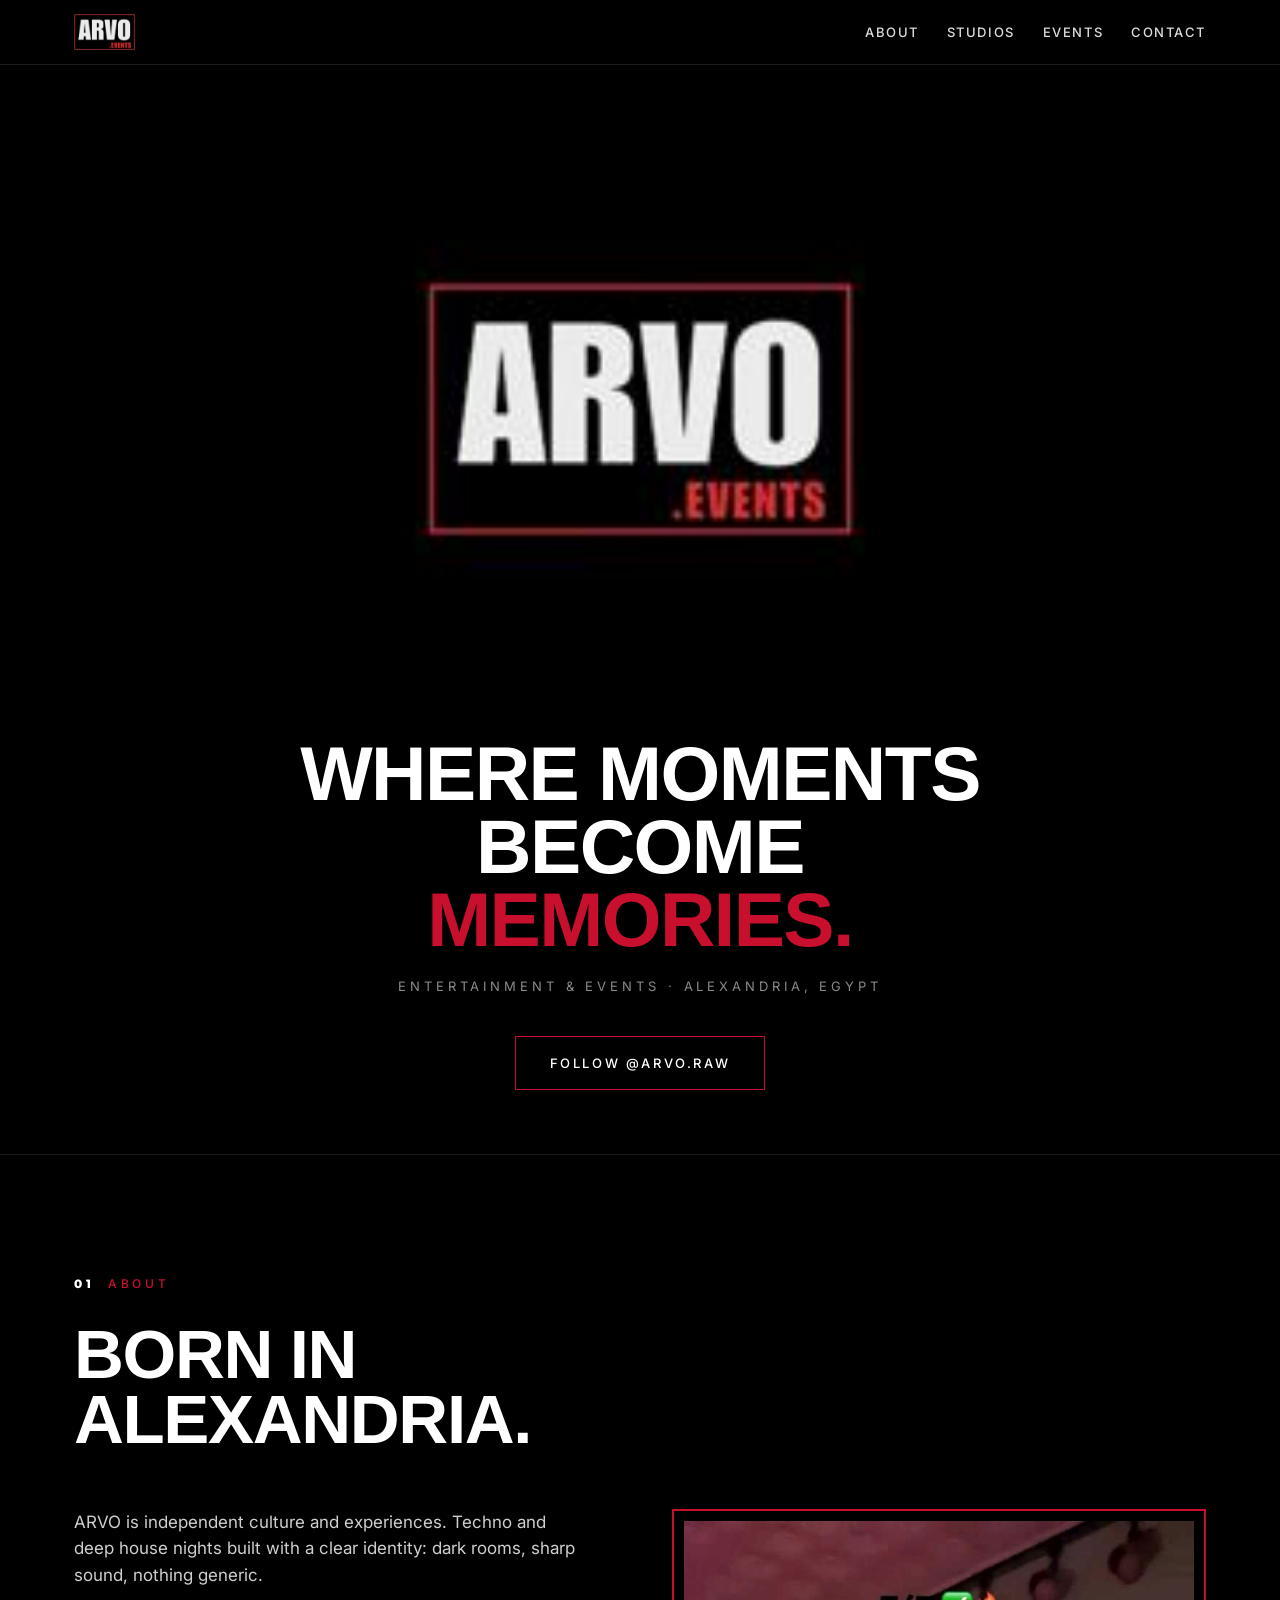
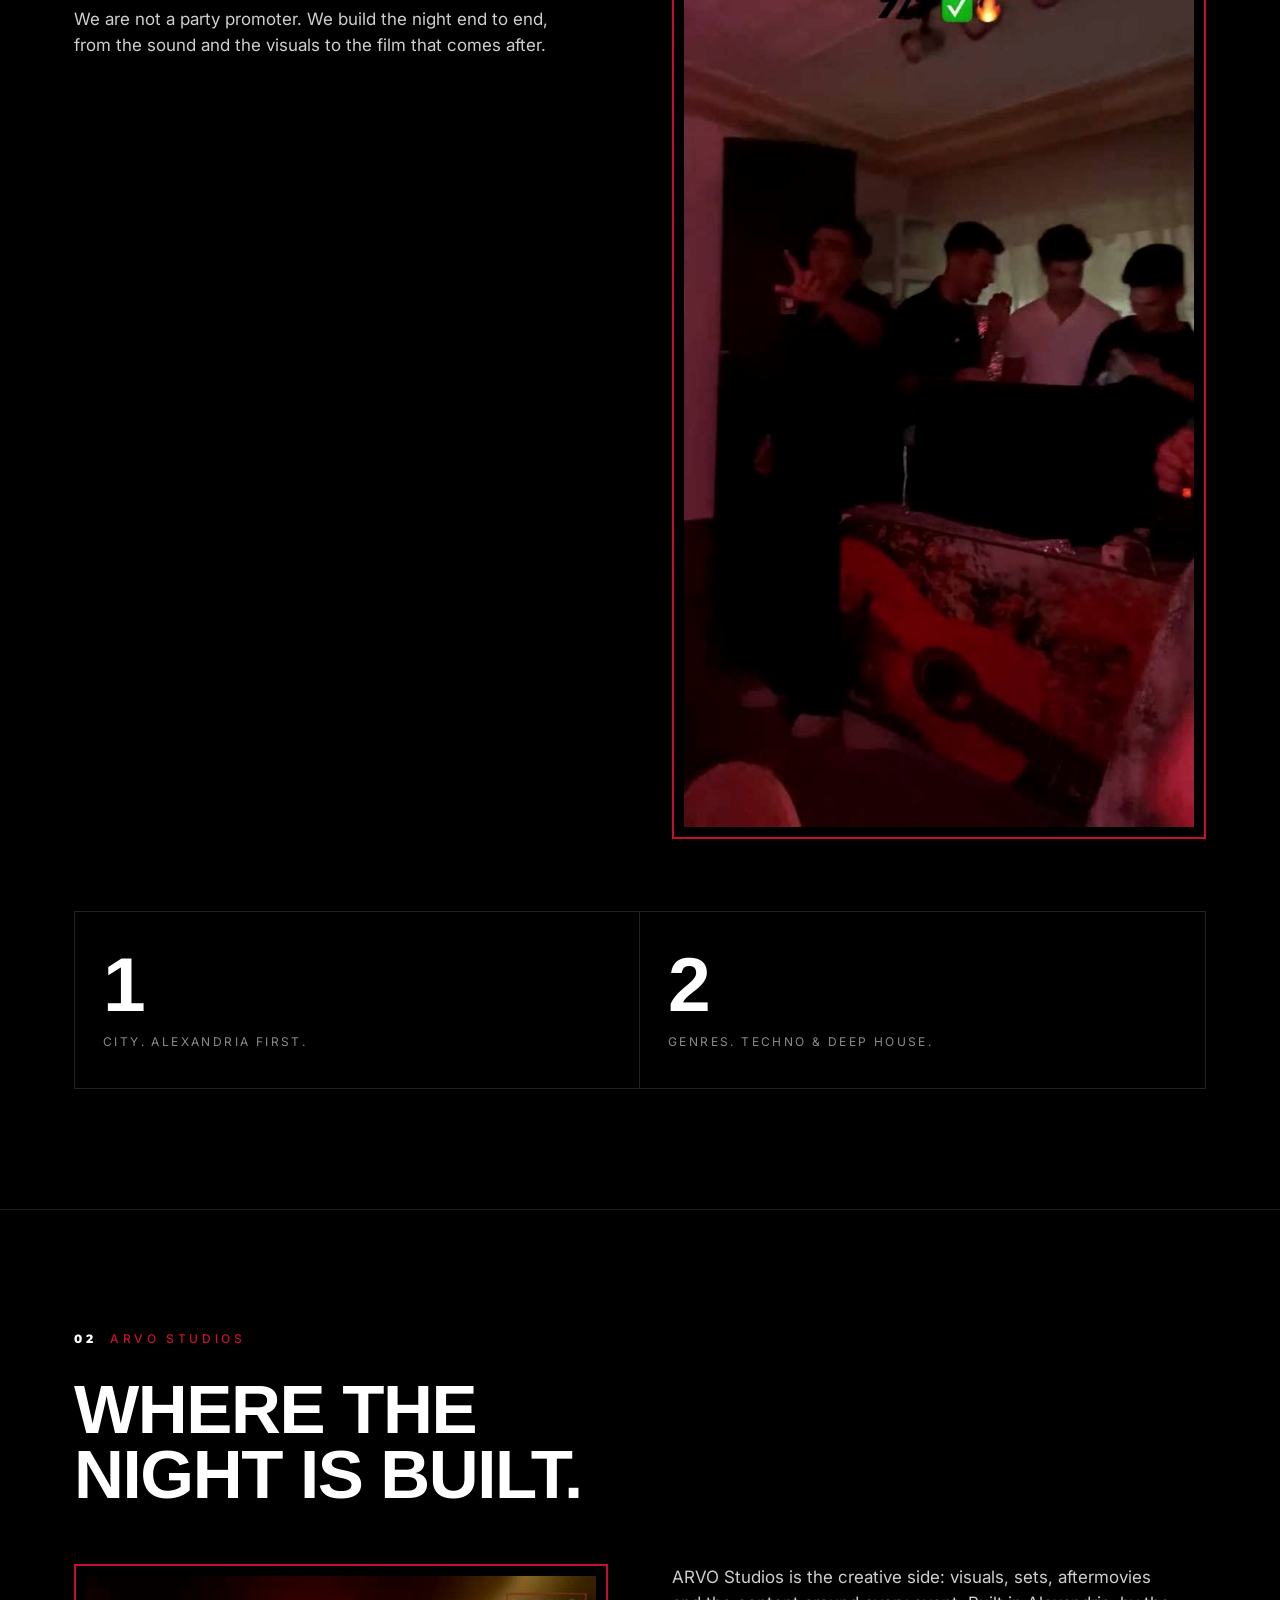
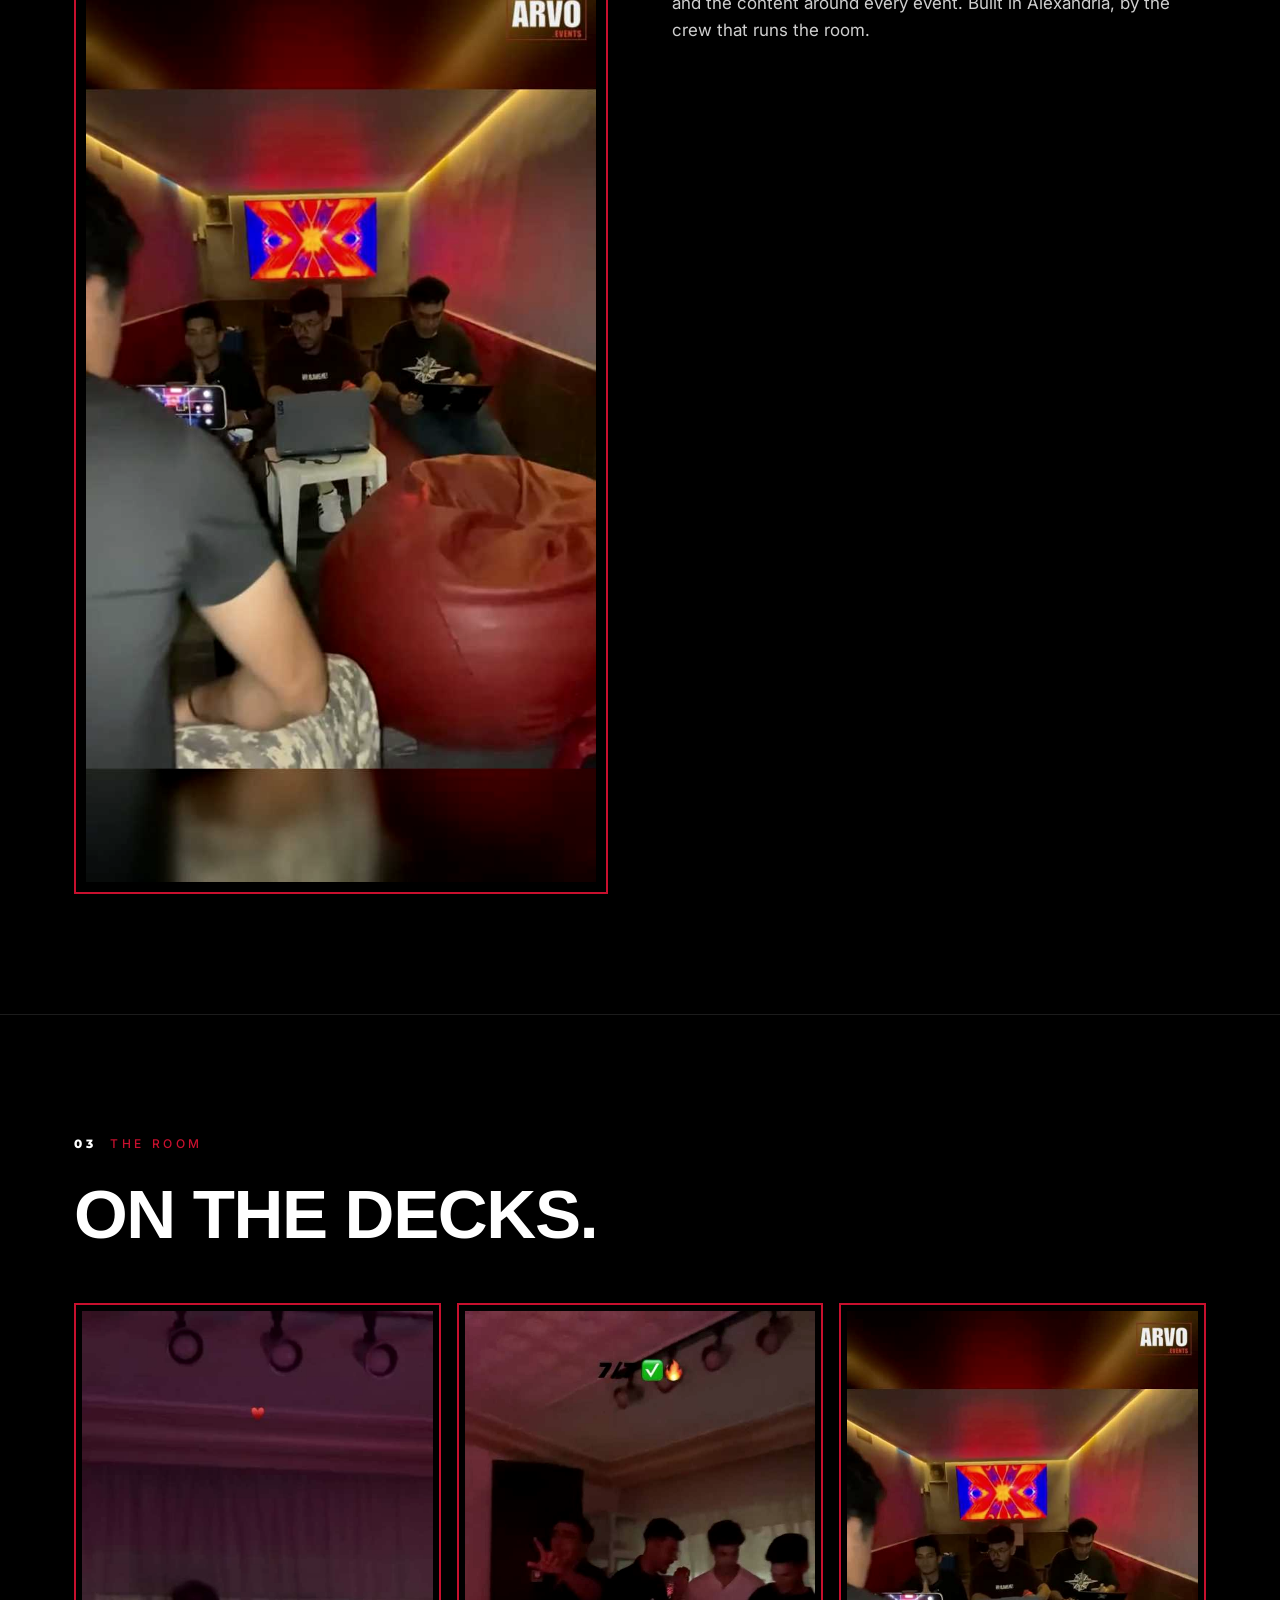
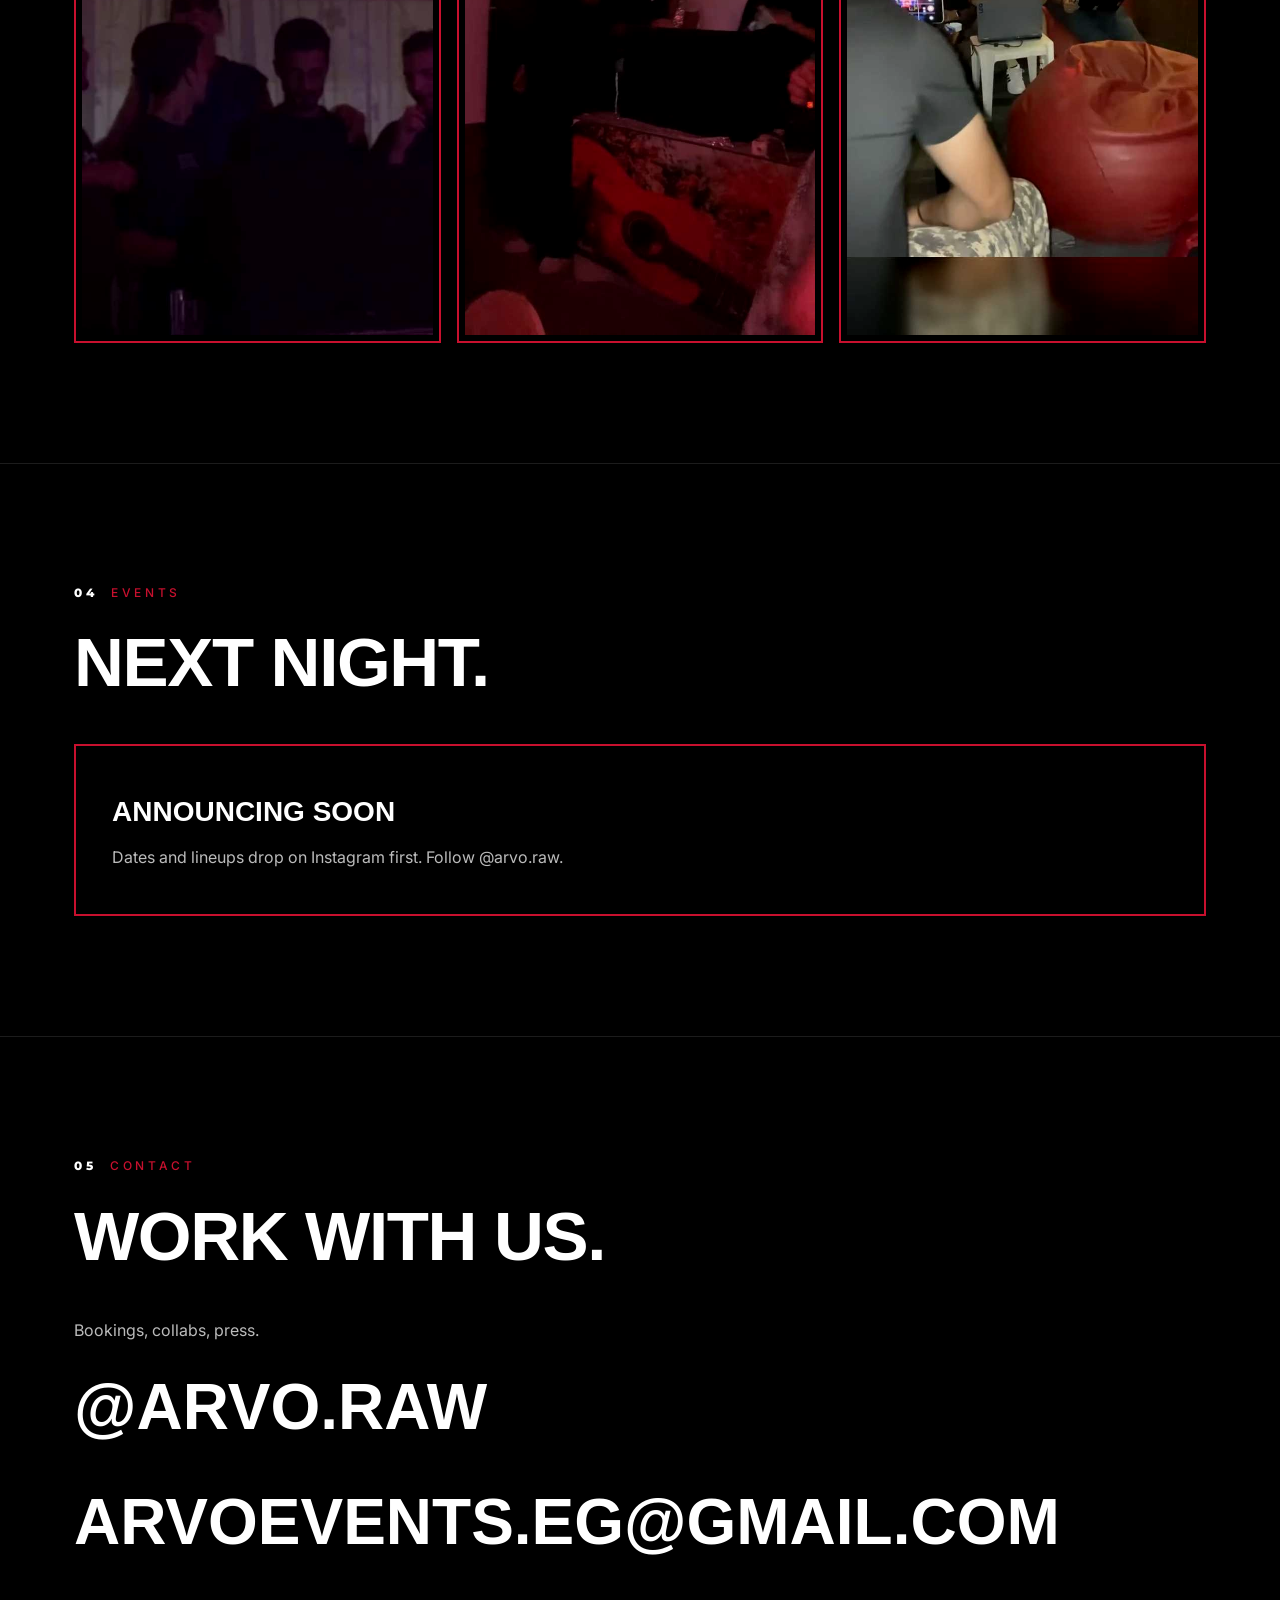
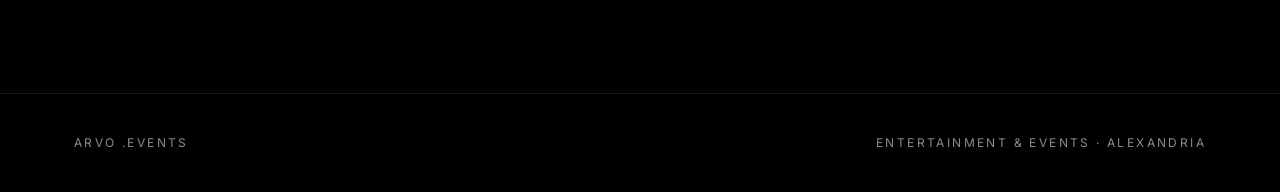
==== index.html @ 7ed62cde "Add ARVO site" ====
<!doctype html>
<html lang="en">
<head>
<meta charset="utf-8">
<meta name="viewport" content="width=device-width,initial-scale=1">
<title>ARVO .EVENTS | Where Moments Become Memories.</title>
<meta name="description" content="ARVO .EVENTS. Independent culture & experiences. Born in Alexandria. Built for the culture.">
<meta property="og:title" content="ARVO .EVENTS">
<meta property="og:description" content="Independent culture & experiences. Born in Alexandria. Built for the culture.">
<meta property="og:image" content="[data-uri]">
<link rel="icon" href="[data-uri]">
<link rel="preconnect" href="https://fonts.googleapis.com"><link rel="preconnect" href="https://fonts.gstatic.com" crossorigin>
<link href="https://fonts.googleapis.com/css2?family=Inter:wght@400;500&family=Montserrat:wght@800&display=swap" rel="stylesheet">
<style>
:root{--k:#000;--w:#fff;--r:#C8102E;--g:#8a8a8a}
*{box-sizing:border-box;margin:0;padding:0}
html{scroll-behavior:smooth}
body{background:var(--k);color:var(--w);font-family:Inter,"Helvetica Neue",Arial,sans-serif;font-weight:400;line-height:1.55;-webkit-font-smoothing:antialiased}
h1,h2,.n{font-family:"Helvetica Neue",Helvetica,Arial,sans-serif;font-weight:700;letter-spacing:-.02em;line-height:.95}
a{color:inherit}
.wrap{max-width:1180px;margin:0 auto;padding:0 24px}
nav{position:sticky;top:0;z-index:5;background:rgba(0,0,0,.92);border-bottom:1px solid #1c1c1c}
nav .wrap{display:flex;align-items:center;justify-content:space-between;height:64px}
nav img{height:36px;display:block}
nav ul{display:flex;gap:28px;list-style:none;font-size:13px;font-weight:500;letter-spacing:.12em;text-transform:uppercase}
nav a{text-decoration:none;color:#ddd}nav a:hover{color:var(--r)}
.hero{min-height:calc(100vh - 64px);display:flex;flex-direction:column;justify-content:center;align-items:center;text-align:center;padding:64px 24px;position:relative}
.hero .logo{width:min(560px,86vw);height:auto}
.hero h1{max-width:16ch;font-size:clamp(34px,6vw,80px);margin-top:48px;text-transform:uppercase}
.hero h1 span{color:var(--r)}
.hero p.sub{margin-top:20px;color:var(--g);font-size:13px;letter-spacing:.3em;text-transform:uppercase}
.cta{display:inline-block;margin-top:40px;border:1px solid var(--r);padding:16px 34px;font-size:13px;font-weight:500;letter-spacing:.2em;text-transform:uppercase;text-decoration:none}
.cta:hover{background:var(--r)}
section{padding:120px 0;border-top:1px solid #1c1c1c}
.label{font-size:12px;letter-spacing:.3em;text-transform:uppercase;color:var(--r);font-weight:500;margin-bottom:28px;display:flex;gap:14px;align-items:center}
.label b{font-family:Montserrat,Arial,sans-serif;font-weight:800;color:var(--w)}
h2{font-size:clamp(34px,5.4vw,72px);text-transform:uppercase;max-width:14ch}
.cols{display:grid;grid-template-columns:1fr 1fr;gap:64px;margin-top:56px;align-items:start}
.cols p{color:#cfcfcf;font-size:17px;max-width:46ch}
.cols p+p{margin-top:18px}
.frame{border:2px solid var(--r);padding:10px}
.frame img{display:block;width:100%;height:auto;filter:grayscale(.15) contrast(1.05)}
.nums{display:grid;grid-template-columns:repeat(2,1fr);gap:0;margin-top:72px;border:1px solid #222}
.nums div{padding:36px 28px;border-right:1px solid #222}.nums div:last-child{border-right:0}
.n{font-size:clamp(44px,6vw,80px);color:var(--w)}
.nums small{display:block;margin-top:12px;color:var(--g);font-size:12px;letter-spacing:.2em;text-transform:uppercase}
.gal{display:grid;grid-template-columns:repeat(3,1fr);gap:16px;margin-top:56px}
.gal .frame{padding:6px}
.gal img{aspect-ratio:9/16;object-fit:cover}
.events{margin-top:48px;border:2px solid var(--r);padding:44px 36px}
.events h3{font-family:"Helvetica Neue",Arial,sans-serif;font-size:28px;text-transform:uppercase}
.events p{margin-top:12px;color:#bbb}
.contact a.big{display:block;font-family:"Helvetica Neue",Arial,sans-serif;font-weight:700;font-size:clamp(30px,5vw,64px);text-decoration:none;text-transform:uppercase;margin-top:16px}
.contact a.big:hover{color:var(--r)}
footer{border-top:1px solid #1c1c1c;padding:40px 0;color:var(--g);font-size:12px;letter-spacing:.2em;text-transform:uppercase}
footer .wrap{display:flex;justify-content:space-between;flex-wrap:wrap;gap:12px}
@media(max-width:760px){
 nav ul{gap:16px;font-size:11px}nav ul li:nth-child(n+3){display:none}
 section{padding:80px 0}.cols{grid-template-columns:1fr;gap:36px}
 .nums{grid-template-columns:1fr}.nums div{border-right:0;border-bottom:1px solid #222}.nums div:last-child{border-bottom:0}
 .gal{grid-template-columns:1fr 1fr}.gal .frame:nth-child(3){grid-column:1/3}.gal .frame:nth-child(3) img{aspect-ratio:16/10}
}
</style>
</head>
<body>
<nav><div class="wrap"><a href="#top"><img src="[data-uri]" alt="ARVO .EVENTS"></a>
<ul><li><a href="#about">About</a></li><li><a href="#studios">Studios</a></li><li><a href="#events">Events</a></li><li><a href="#contact">Contact</a></li></ul></div></nav>

<header class="hero" id="top">
<img class="logo" src="[data-uri]" alt="ARVO .EVENTS">
<h1>Where moments become <span>memories.</span></h1>
<p class="sub">Entertainment &amp; Events &middot; Alexandria, Egypt</p>
<a class="cta" href="https://instagram.com/arvo.raw" target="_blank" rel="noopener">Follow @arvo.raw</a>
</header>

<section id="about"><div class="wrap">
<div class="label"><b>01</b> About</div>
<h2>Born in Alexandria.</h2>
<div class="cols">
<div><p>ARVO is independent culture and experiences. Techno and deep house nights built with a clear identity: dark rooms, sharp sound, nothing generic.</p>
<p>We are not a party promoter. We build the night end to end, from the sound and the visuals to the film that comes after.</p></div>
<div class="frame"><img src="[data-uri]" alt="Crowd at an ARVO night" loading="lazy"></div>
</div>
<div class="nums"><div><span class="n">1</span><small>City. Alexandria first.</small></div><div><span class="n">2</span><small>Genres. Techno &amp; deep house.</small></div></div>
</div></section>

<section id="studios"><div class="wrap">
<div class="label"><b>02</b> ARVO Studios</div>
<h2>Where the night is built.</h2>
<div class="cols">
<div class="frame"><img src="[data-uri]" alt="ARVO Studios session" loading="lazy"></div>
<div><p>ARVO Studios is the creative side: visuals, sets, aftermovies and the content around every event. Built in Alexandria, by the crew that runs the room.</p></div>
</div>
</div></section>

<section><div class="wrap">
<div class="label"><b>03</b> The room</div>
<h2>On the decks.</h2>
<div class="gal">
<div class="frame"><img src="[data-uri]" alt="DJ booth, red light" loading="lazy"></div>
<div class="frame"><img src="[data-uri]" alt="Dancefloor" loading="lazy"></div>
<div class="frame"><img src="[data-uri]" alt="Behind the scenes" loading="lazy"></div>
</div></div></section>

<section id="events"><div class="wrap">
<div class="label"><b>04</b> Events</div>
<h2>Next night.</h2>
<div class="events"><h3>Announcing soon</h3><p>Dates and lineups drop on Instagram first. Follow @arvo.raw.</p></div>
</div></section>

<section id="contact" class="contact"><div class="wrap">
<div class="label"><b>05</b> Contact</div>
<h2>Work with us.</h2>
<div style="margin-top:48px"><p style="color:#bbb">Bookings, collabs, press.</p>
<a class="big" href="https://instagram.com/arvo.raw" target="_blank" rel="noopener">@arvo.raw</a>
<a class="big" href="mailto:arvoevents.eg@gmail.com">arvoevents.eg@gmail.com</a>
</div></div></section>

<footer><div class="wrap"><span>ARVO .EVENTS</span><span>Entertainment &amp; Events &middot; Alexandria</span></div></footer>
</body></html>
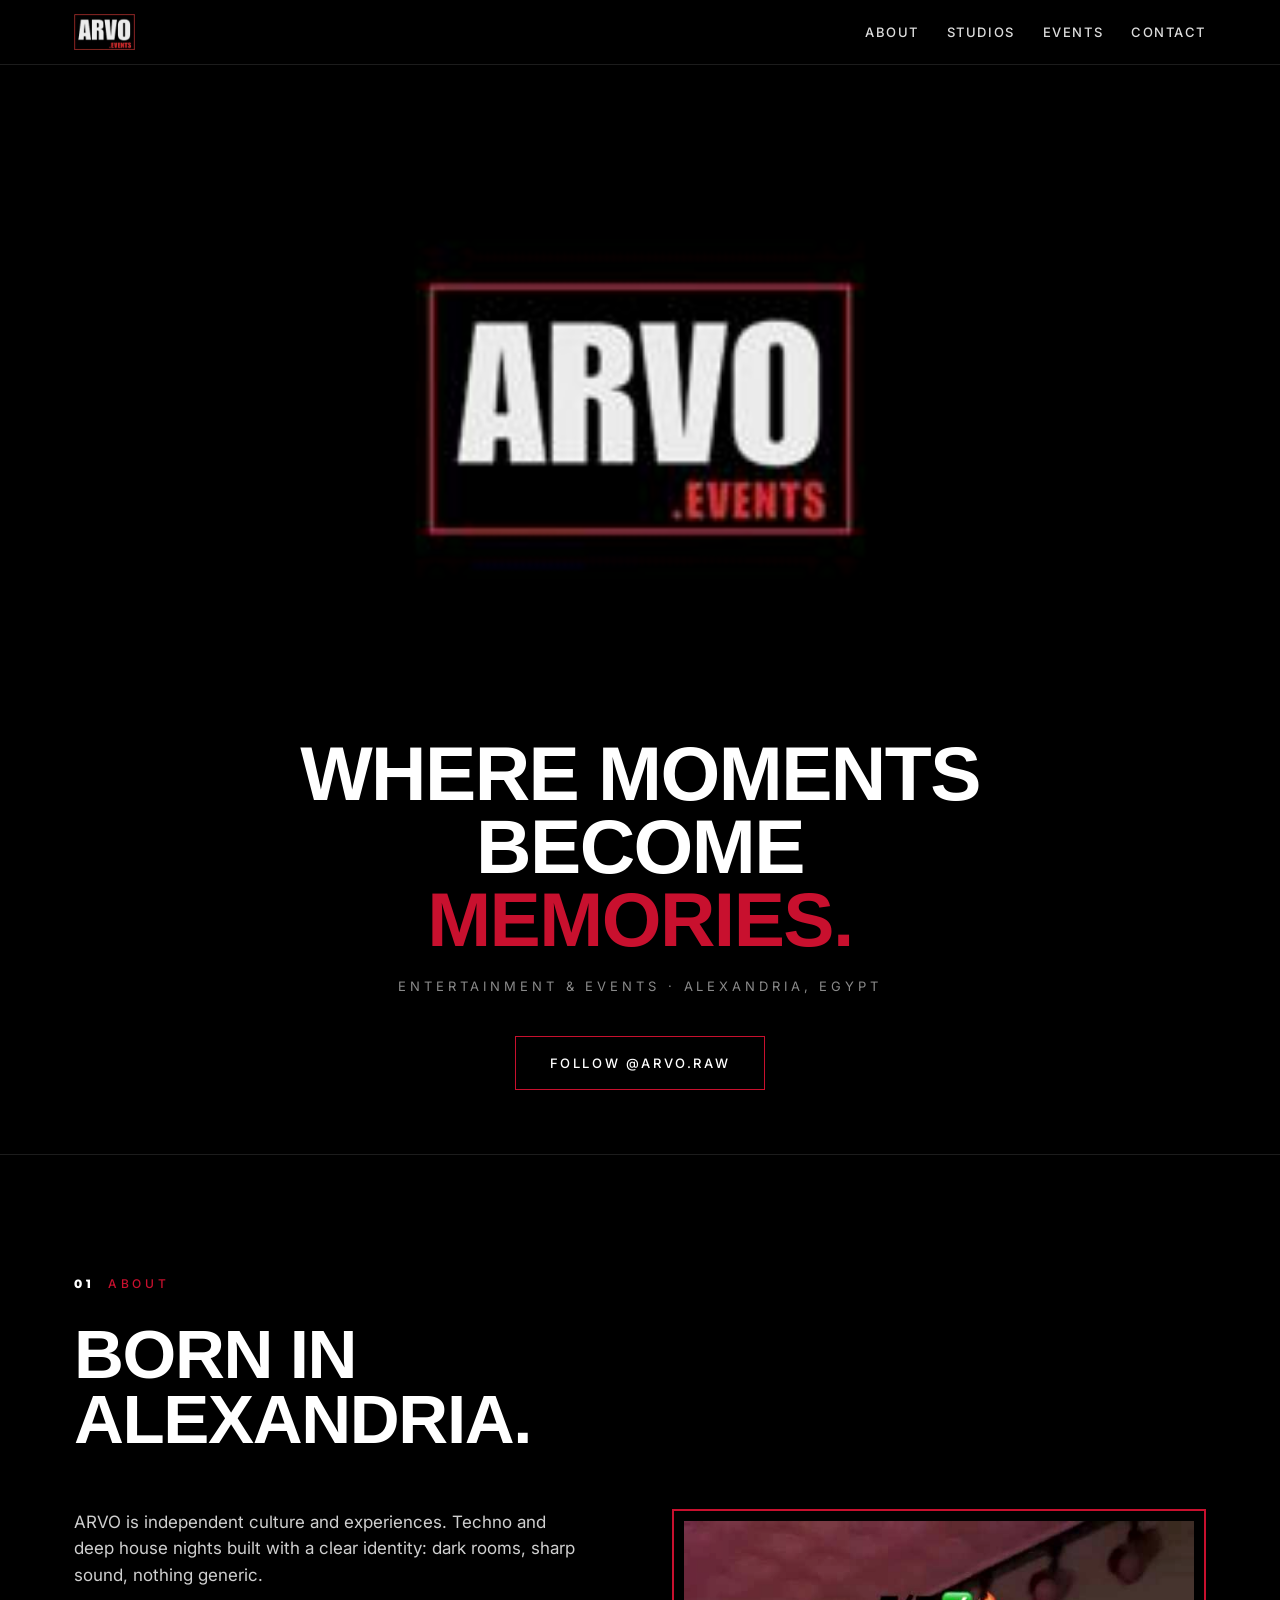
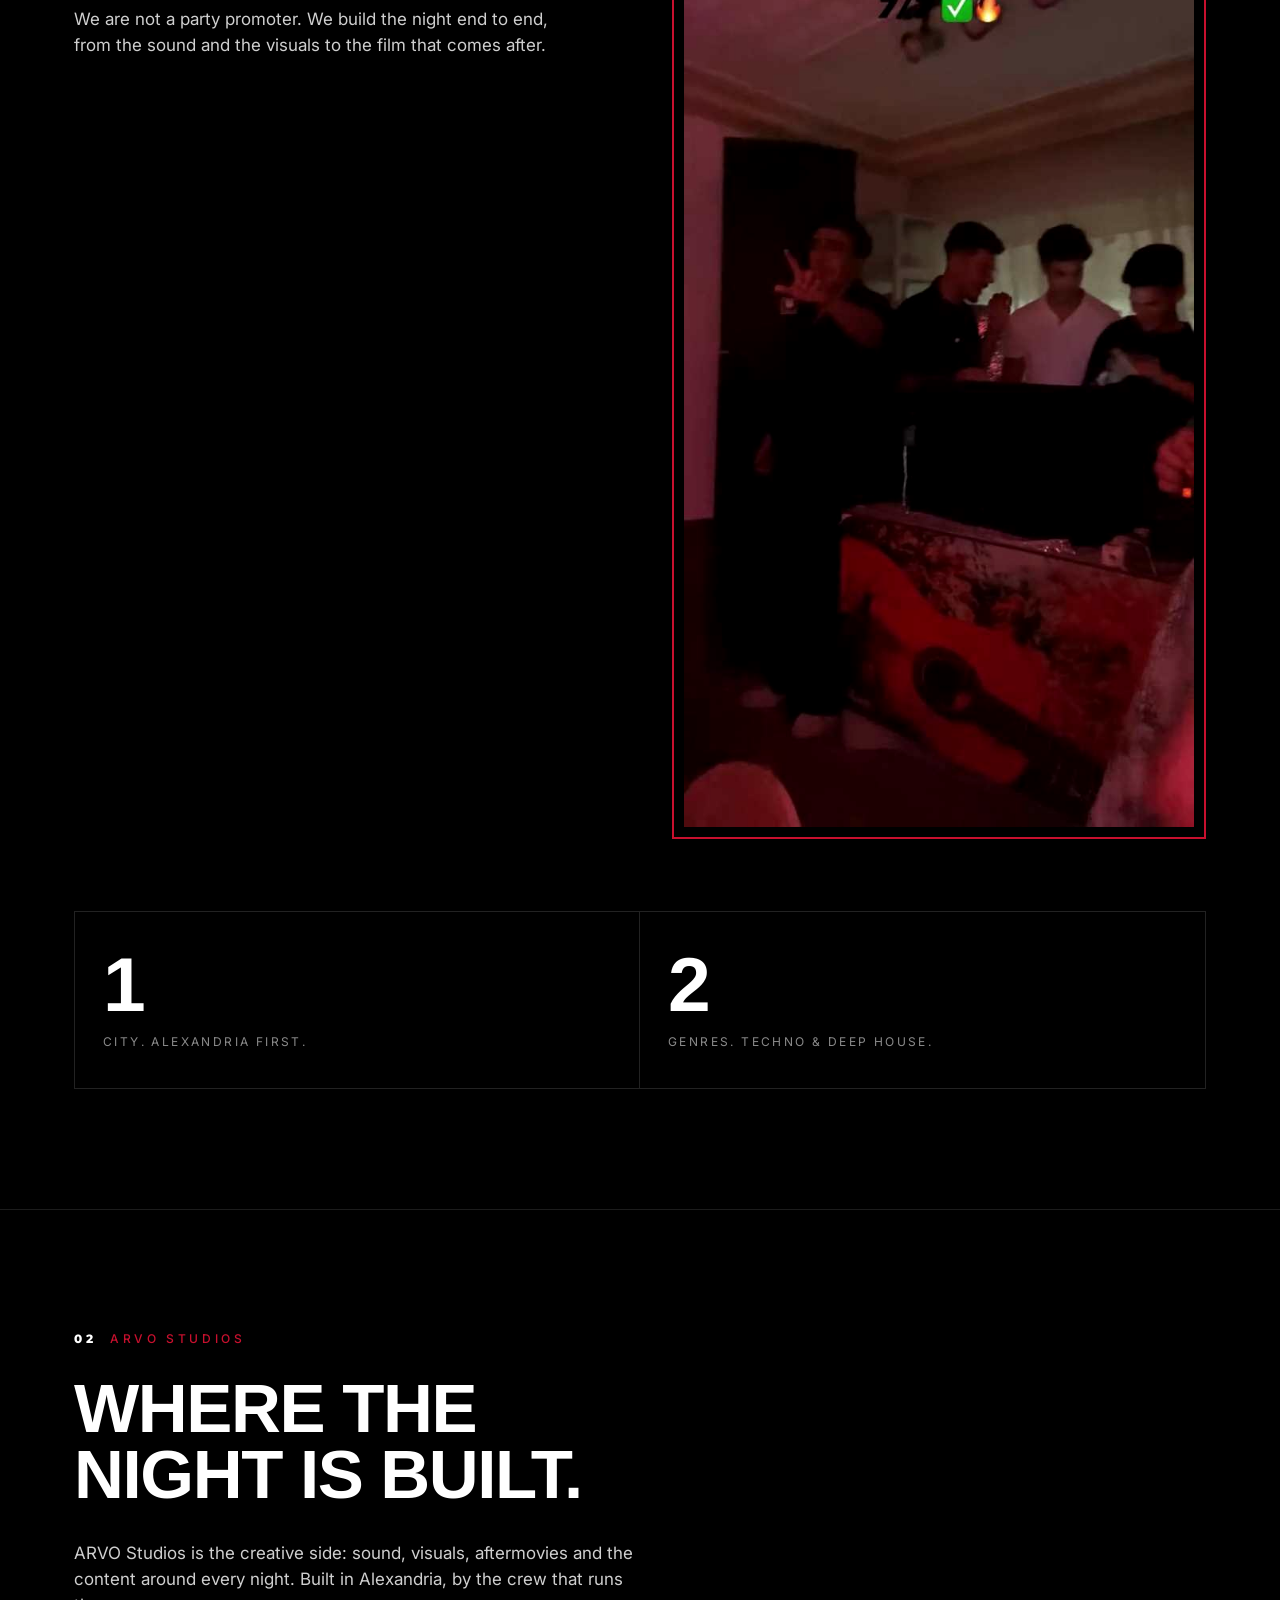
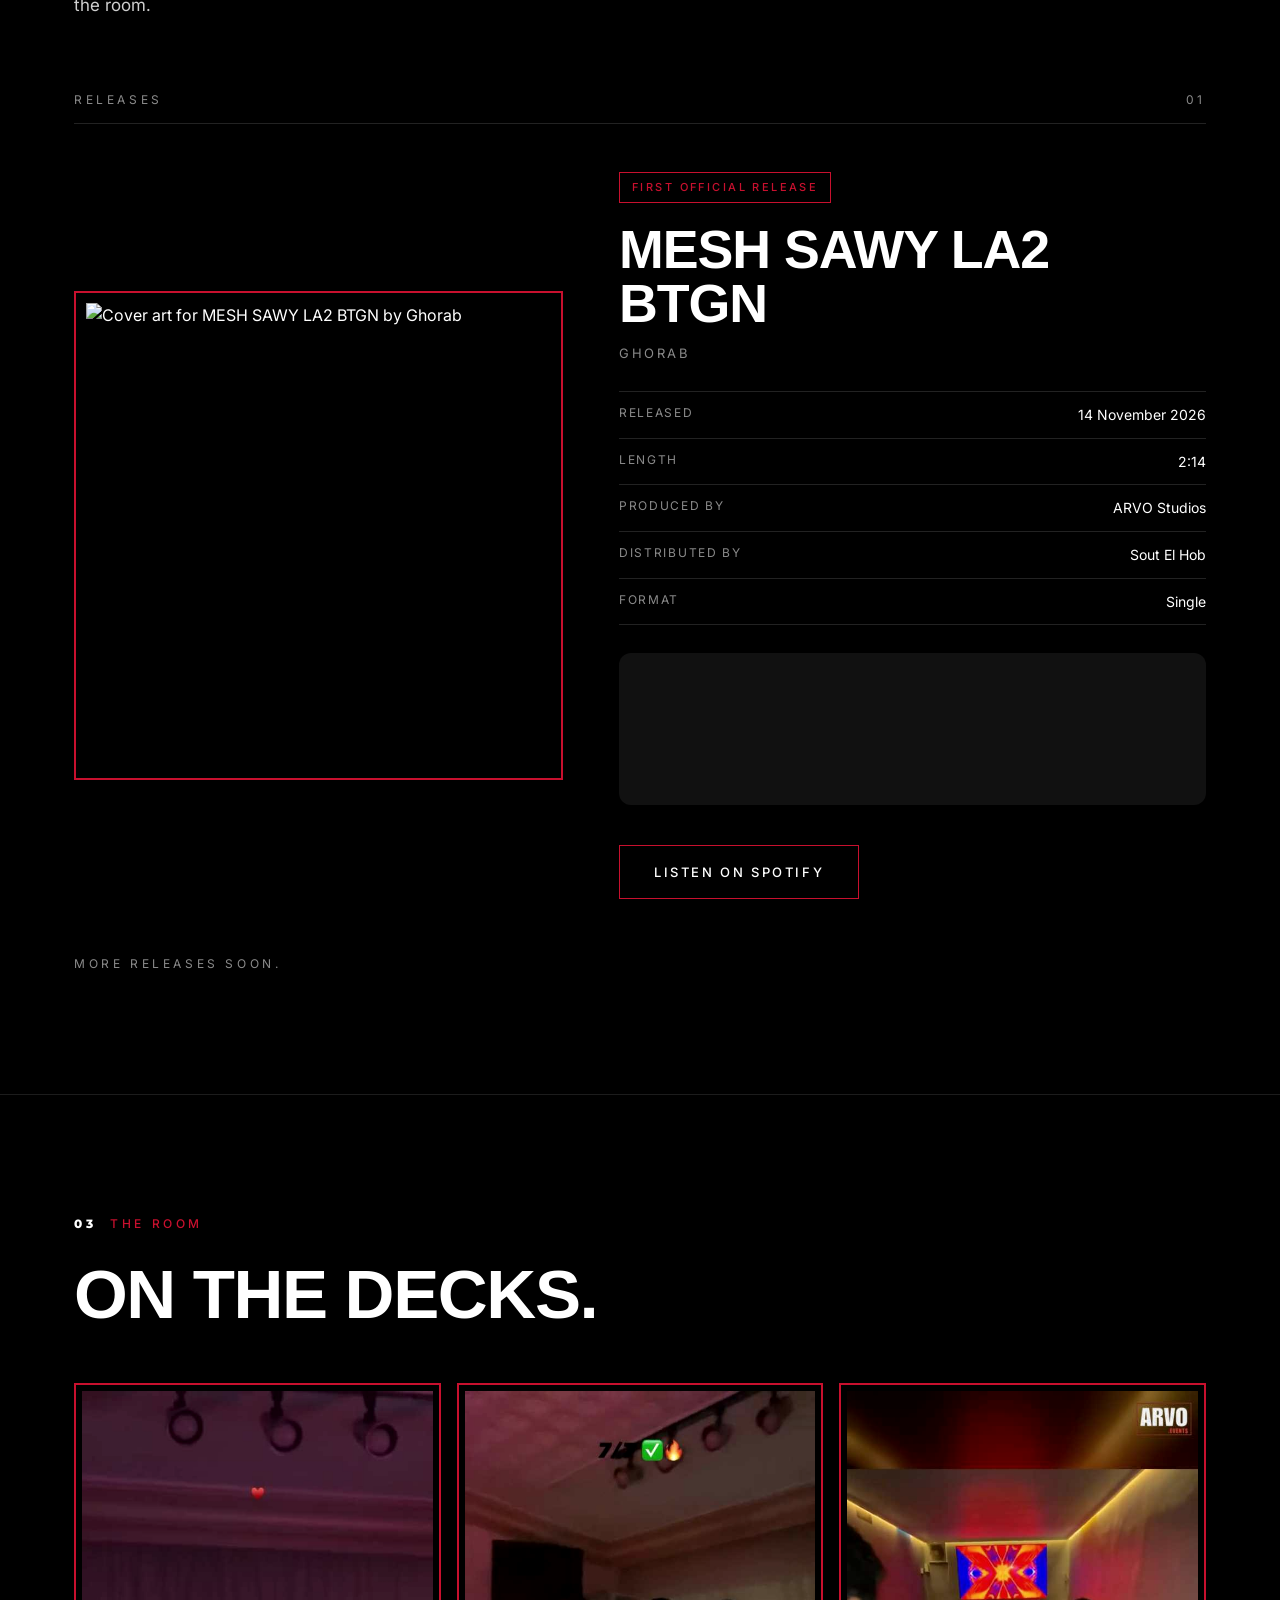
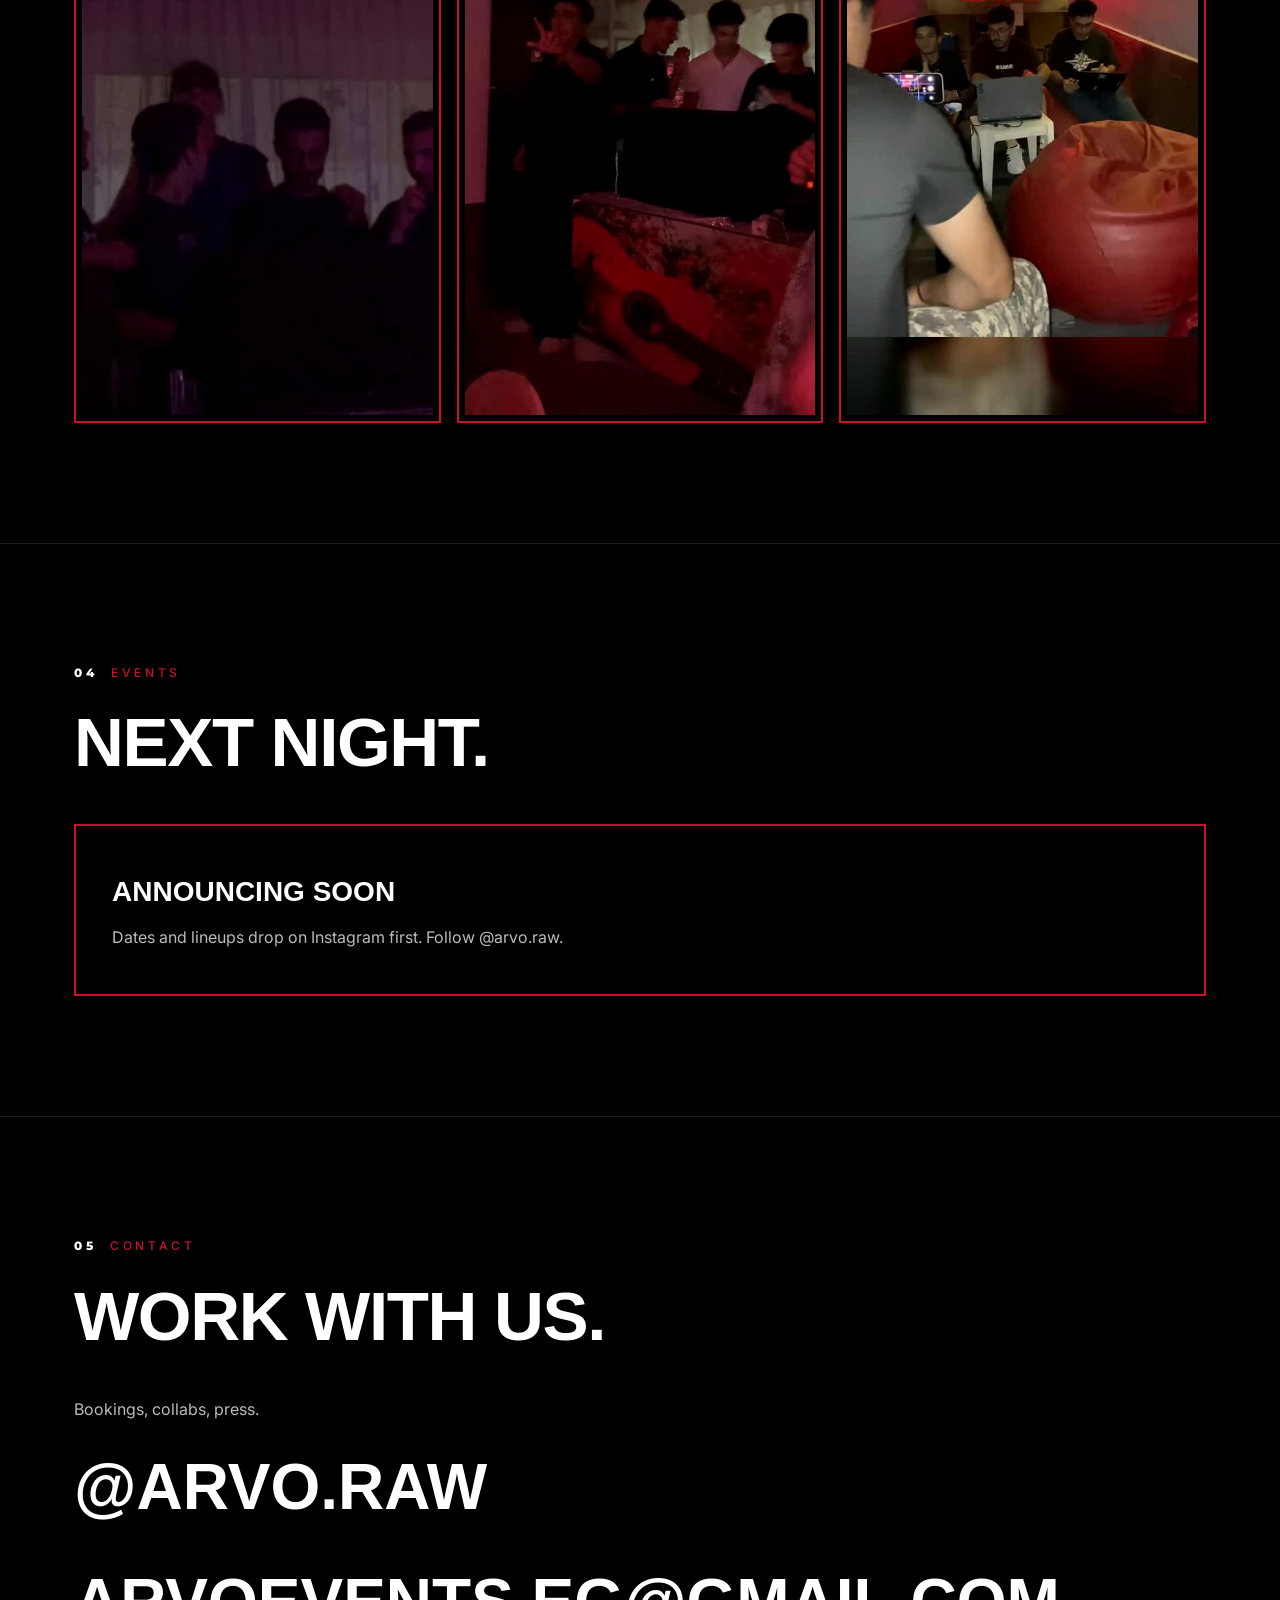
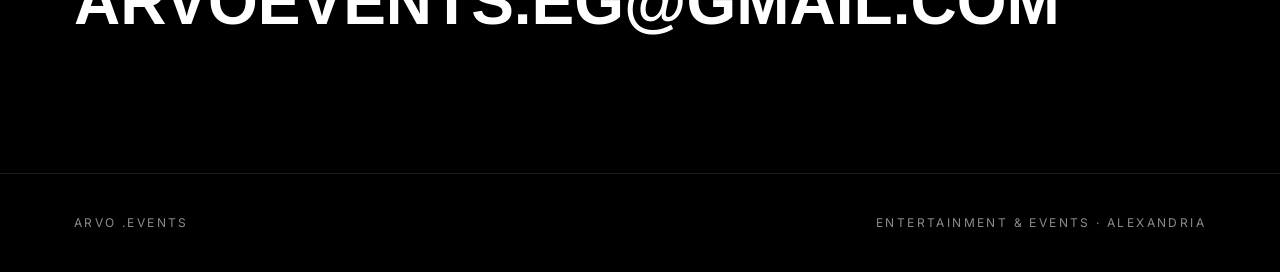
==== commit 5599a230: "Add ARVO Studios release section" ====
--- a/index.html
+++ b/index.html
@@ -60,6 +60,21 @@
  .nums{grid-template-columns:1fr}.nums div{border-right:0;border-bottom:1px solid #222}.nums div:last-child{border-bottom:0}
  .gal{grid-template-columns:1fr 1fr}.gal .frame:nth-child(3){grid-column:1/3}.gal .frame:nth-child(3) img{aspect-ratio:16/10}
 }
+
+.lead{color:#cfcfcf;font-size:17px;max-width:52ch;margin-top:32px}
+.rel-head{display:flex;justify-content:space-between;margin-top:72px;padding-bottom:14px;border-bottom:1px solid #222;font-size:12px;letter-spacing:.3em;text-transform:uppercase;color:var(--g)}
+.rel{display:grid;grid-template-columns:minmax(0,5fr) minmax(0,6fr);gap:56px;margin-top:48px;align-items:center}
+.rel .frame img{aspect-ratio:1/1;object-fit:cover}
+.badge{display:inline-block;border:1px solid var(--r);color:var(--r);padding:6px 12px;font-size:11px;letter-spacing:.22em;text-transform:uppercase;font-weight:500}
+.rel h3{font-family:"Helvetica Neue",Helvetica,Arial,sans-serif;font-weight:700;letter-spacing:-.02em;line-height:1;text-transform:uppercase;font-size:clamp(30px,4.2vw,56px);margin-top:20px}
+.rel .by{color:var(--g);letter-spacing:.2em;text-transform:uppercase;font-size:13px;margin-top:12px}
+.rel dl{margin-top:28px;border-top:1px solid #222}
+.rel dl div{display:flex;justify-content:space-between;gap:16px;padding:12px 0;border-bottom:1px solid #222;font-size:14px}
+.rel dt{color:var(--g);letter-spacing:.14em;text-transform:uppercase;font-size:12px}
+.rel dd{text-align:right}
+.sp{display:block;margin-top:28px;border:0;border-radius:12px;background:#111}
+.more{margin-top:56px;color:var(--g);font-size:12px;letter-spacing:.3em;text-transform:uppercase}
+@media(max-width:760px){.rel{grid-template-columns:1fr;gap:32px}.rel-head{margin-top:48px}}
 </style>
 </head>
 <body>
@@ -79,7 +94,7 @@
 <div class="cols">
 <div><p>ARVO is independent culture and experiences. Techno and deep house nights built with a clear identity: dark rooms, sharp sound, nothing generic.</p>
 <p>We are not a party promoter. We build the night end to end, from the sound and the visuals to the film that comes after.</p></div>
-<div class="frame"><img src="[data-uri]" alt="Crowd at an ARVO night" loading="lazy"></div>
+<div class="frame"><img src="[data-uri]" alt="Crowd at an ARVO night" loading="lazy"></div>
 </div>
 <div class="nums"><div><span class="n">1</span><small>City. Alexandria first.</small></div><div><span class="n">2</span><small>Genres. Techno &amp; deep house.</small></div></div>
 </div></section>
@@ -87,19 +102,35 @@
 <section id="studios"><div class="wrap">
 <div class="label"><b>02</b> ARVO Studios</div>
 <h2>Where the night is built.</h2>
-<div class="cols">
-<div class="frame"><img src="[data-uri]" alt="ARVO Studios session" loading="lazy"></div>
-<div><p>ARVO Studios is the creative side: visuals, sets, aftermovies and the content around every event. Built in Alexandria, by the crew that runs the room.</p></div>
+<p class="lead">ARVO Studios is the creative side: sound, visuals, aftermovies and the content around every night. Built in Alexandria, by the crew that runs the room.</p>
+<div class="rel-head"><span>Releases</span><span>01</span></div>
+<article class="rel">
+<div class="art"><div class="frame"><img src="https://i.scdn.co/image/ab67616d0000b273ccbcd8cd63dd6f062efb9a10" alt="Cover art for MESH SAWY LA2 BTGN by Ghorab" width="640" height="640"></div></div>
+<div class="info">
+<span class="badge">First official release</span>
+<h3>MESH SAWY LA2 BTGN</h3>
+<p class="by">Ghorab</p>
+<dl>
+<div><dt>Released</dt><dd>14 November 2026</dd></div>
+<div><dt>Length</dt><dd>2:14</dd></div>
+<div><dt>Produced by</dt><dd>ARVO Studios</dd></div>
+<div><dt>Distributed by</dt><dd>Sout El Hob</dd></div>
+<div><dt>Format</dt><dd>Single</dd></div>
+</dl>
+<iframe class="sp" title="MESH SAWY LA2 BTGN on Spotify" src="https://open.spotify.com/embed/track/58Rmdt7UcXa4Eq9r6UVfhv?theme=0" width="100%" height="152" frameborder="0" allow="autoplay; clipboard-write; encrypted-media; fullscreen; picture-in-picture" loading="lazy"></iframe>
+<a class="cta" href="https://open.spotify.com/track/58Rmdt7UcXa4Eq9r6UVfhv" target="_blank" rel="noopener">Listen on Spotify</a>
 </div>
+</article>
+<div class="more">More releases soon.</div>
 </div></section>
 
 <section><div class="wrap">
 <div class="label"><b>03</b> The room</div>
 <h2>On the decks.</h2>
 <div class="gal">
-<div class="frame"><img src="[data-uri]" alt="DJ booth, red light" loading="lazy"></div>
-<div class="frame"><img src="[data-uri]" alt="Dancefloor" loading="lazy"></div>
-<div class="frame"><img src="[data-uri]" alt="Behind the scenes" loading="lazy"></div>
+<div class="frame"><img src="[data-uri]" alt="DJ booth, red light" loading="lazy"></div>
+<div class="frame"><img src="[data-uri]" alt="Dancefloor" loading="lazy"></div>
+<div class="frame"><img src="[data-uri]" alt="Behind the scenes" loading="lazy"></div>
 </div></div></section>
 
 <section id="events"><div class="wrap">
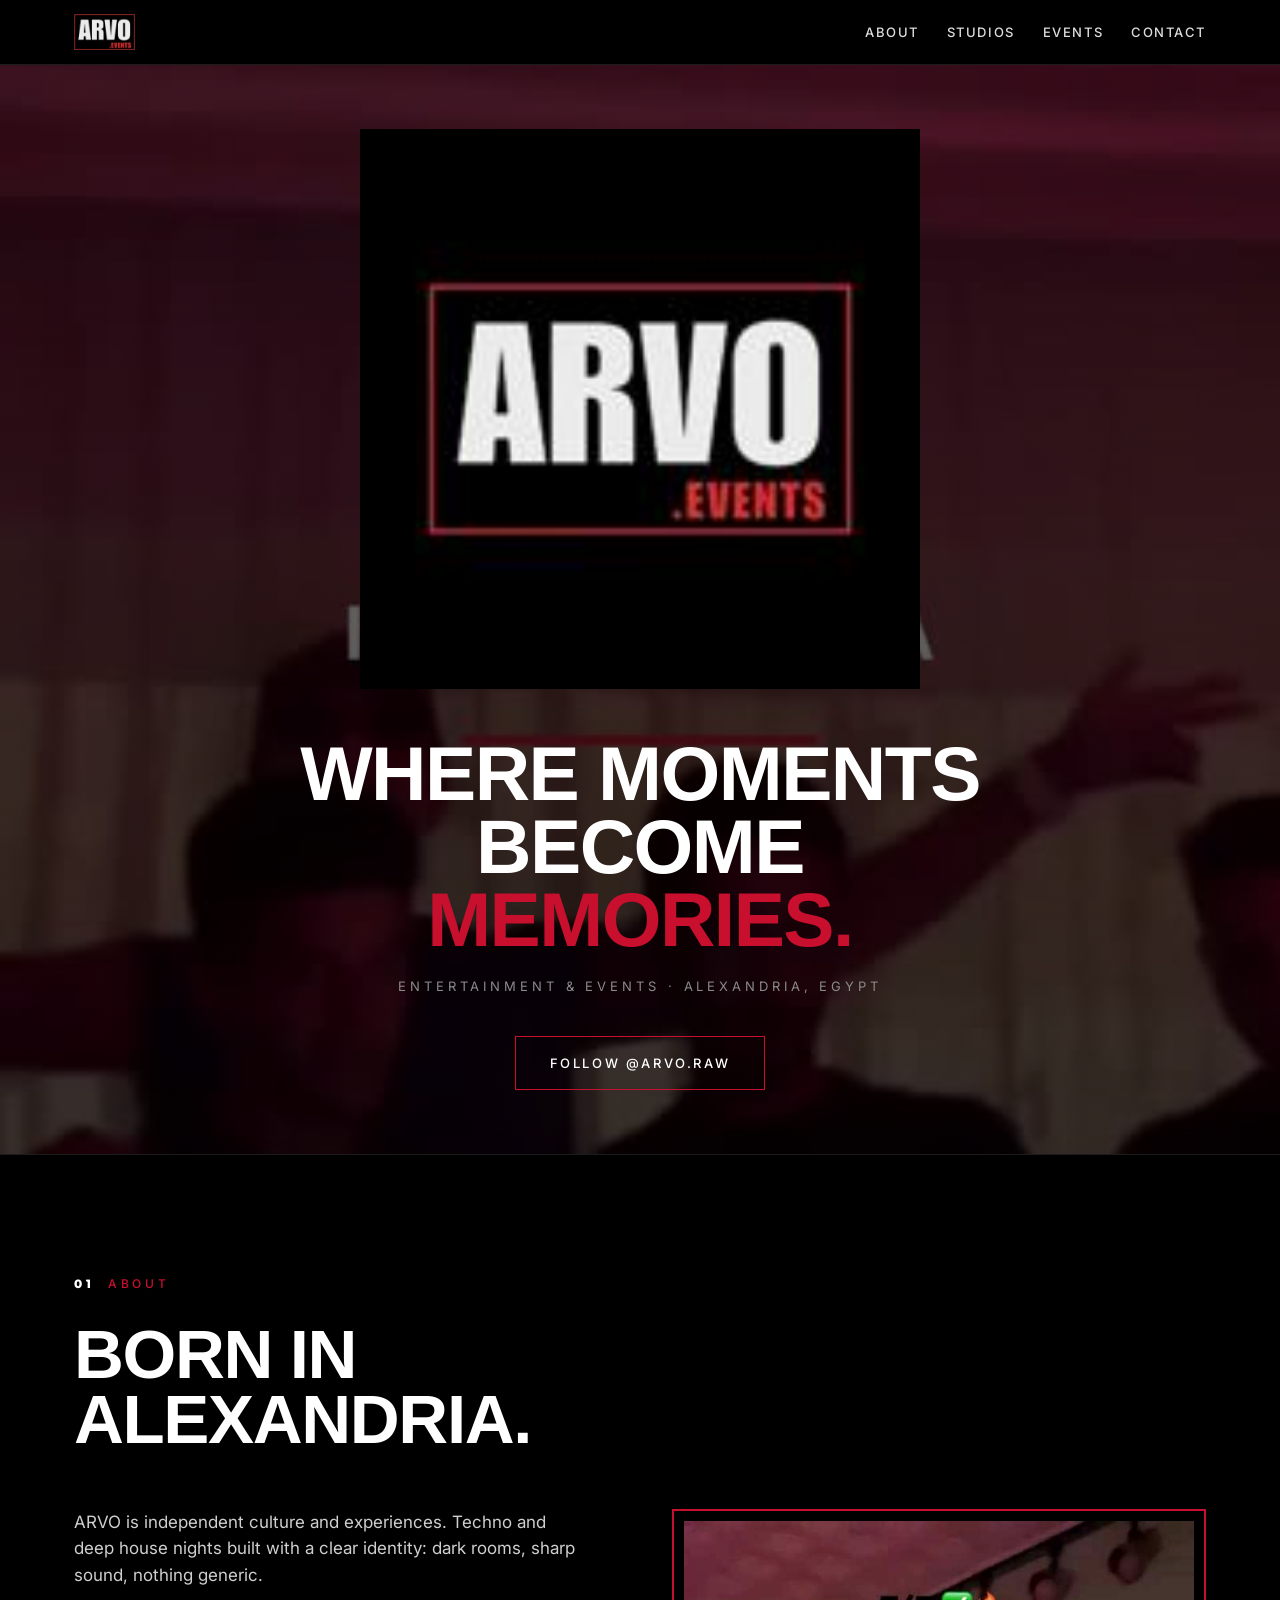
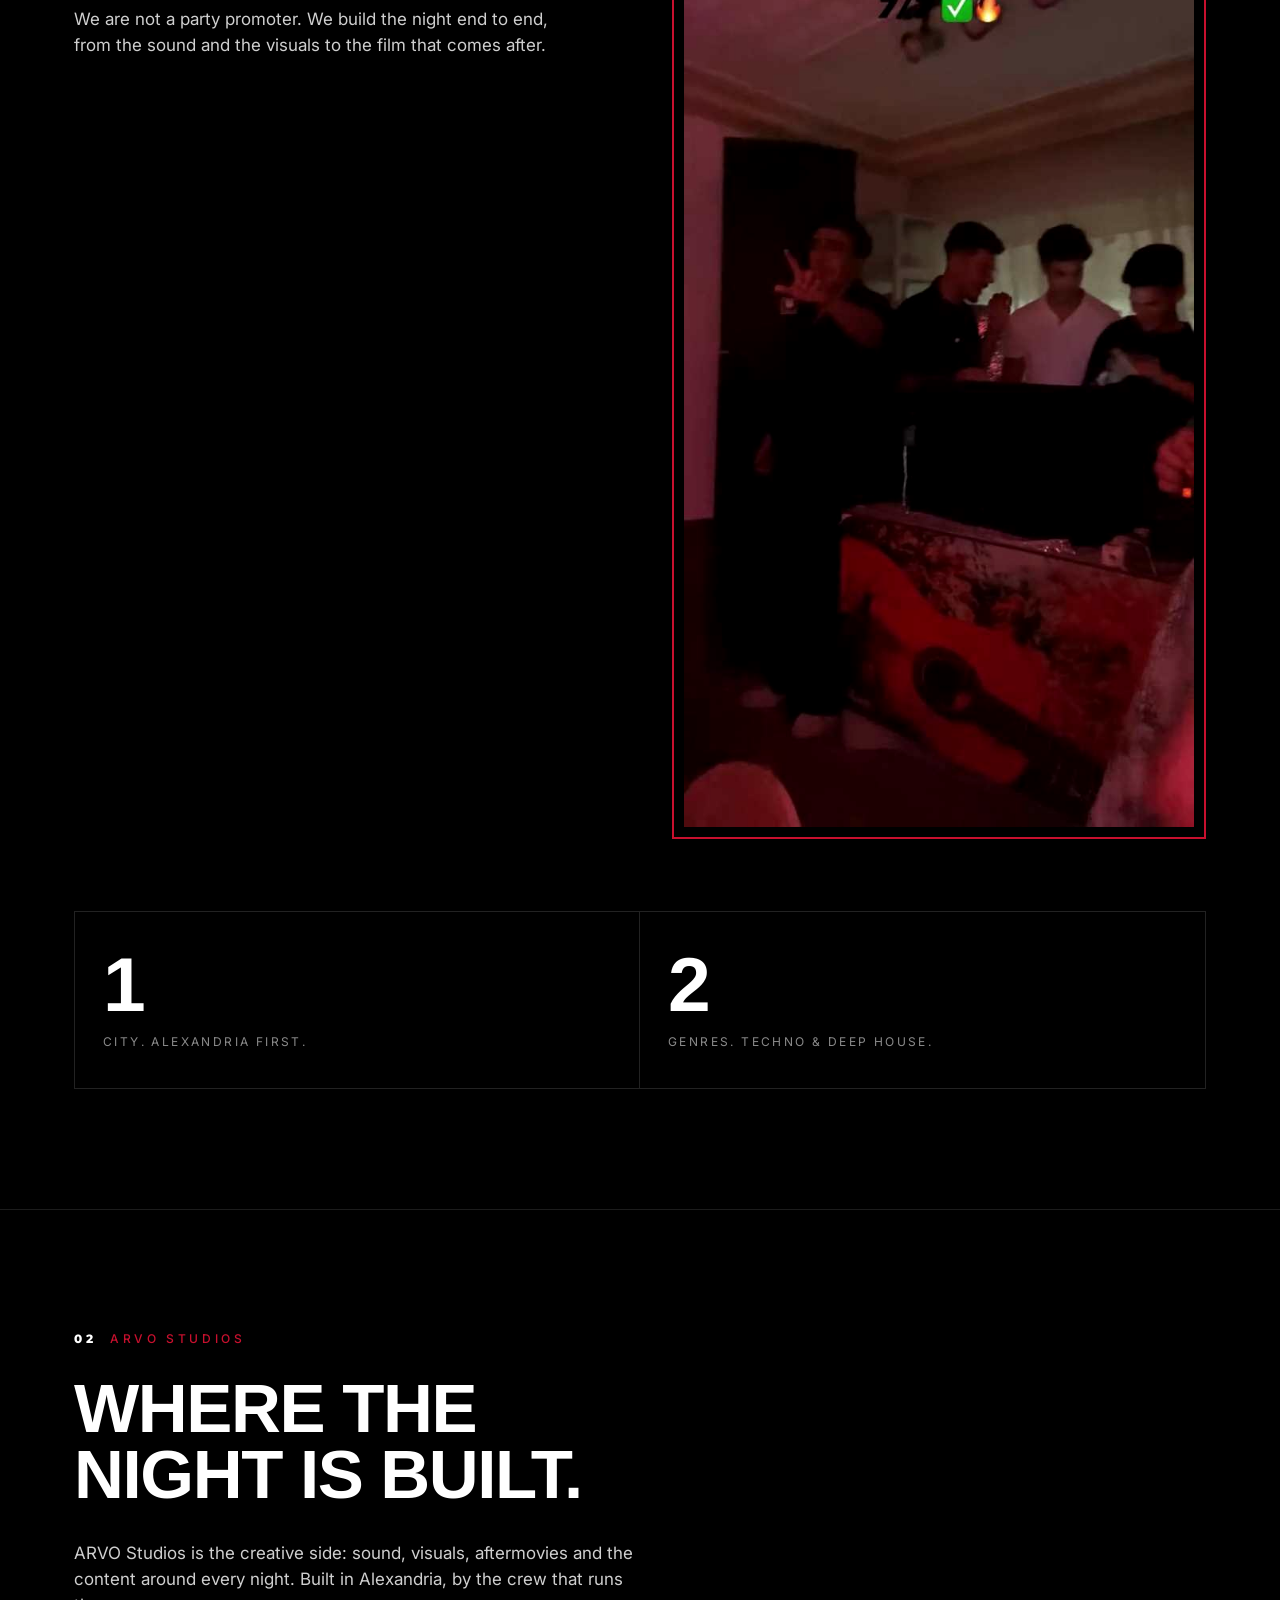
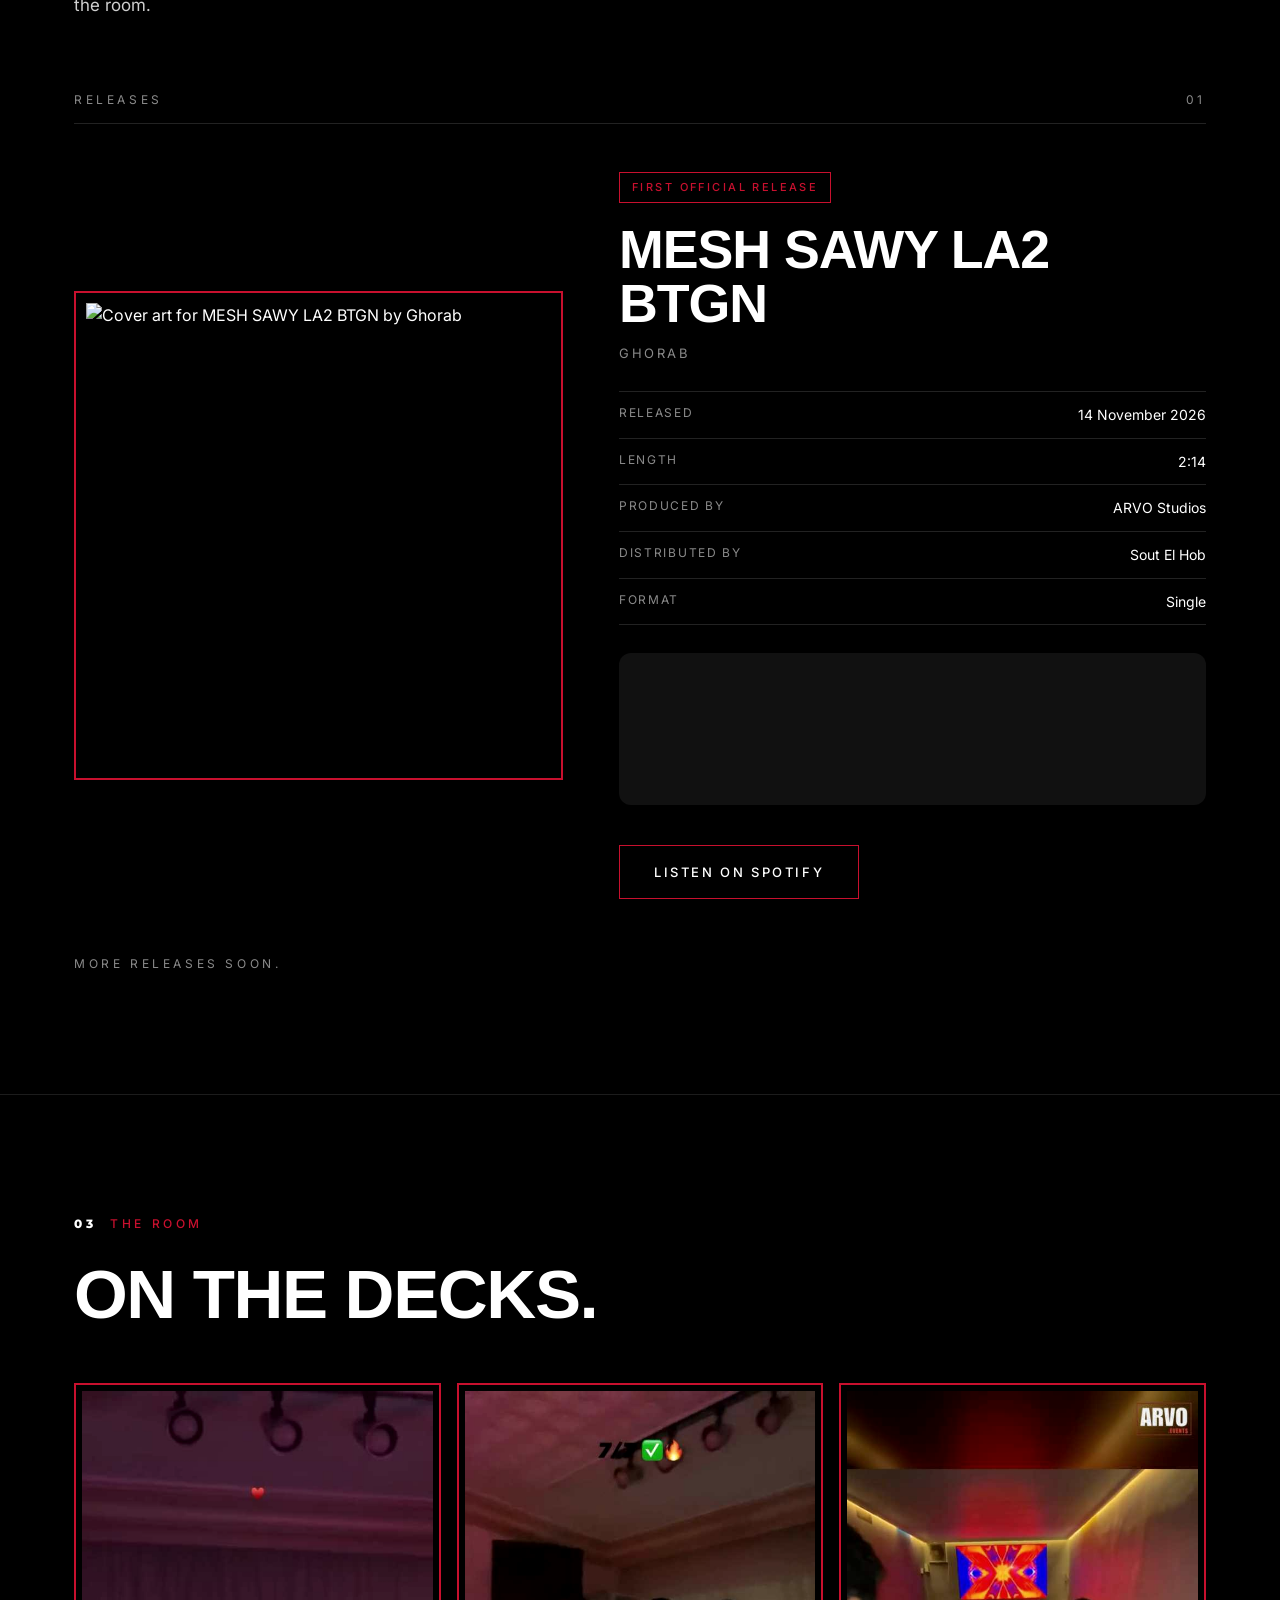
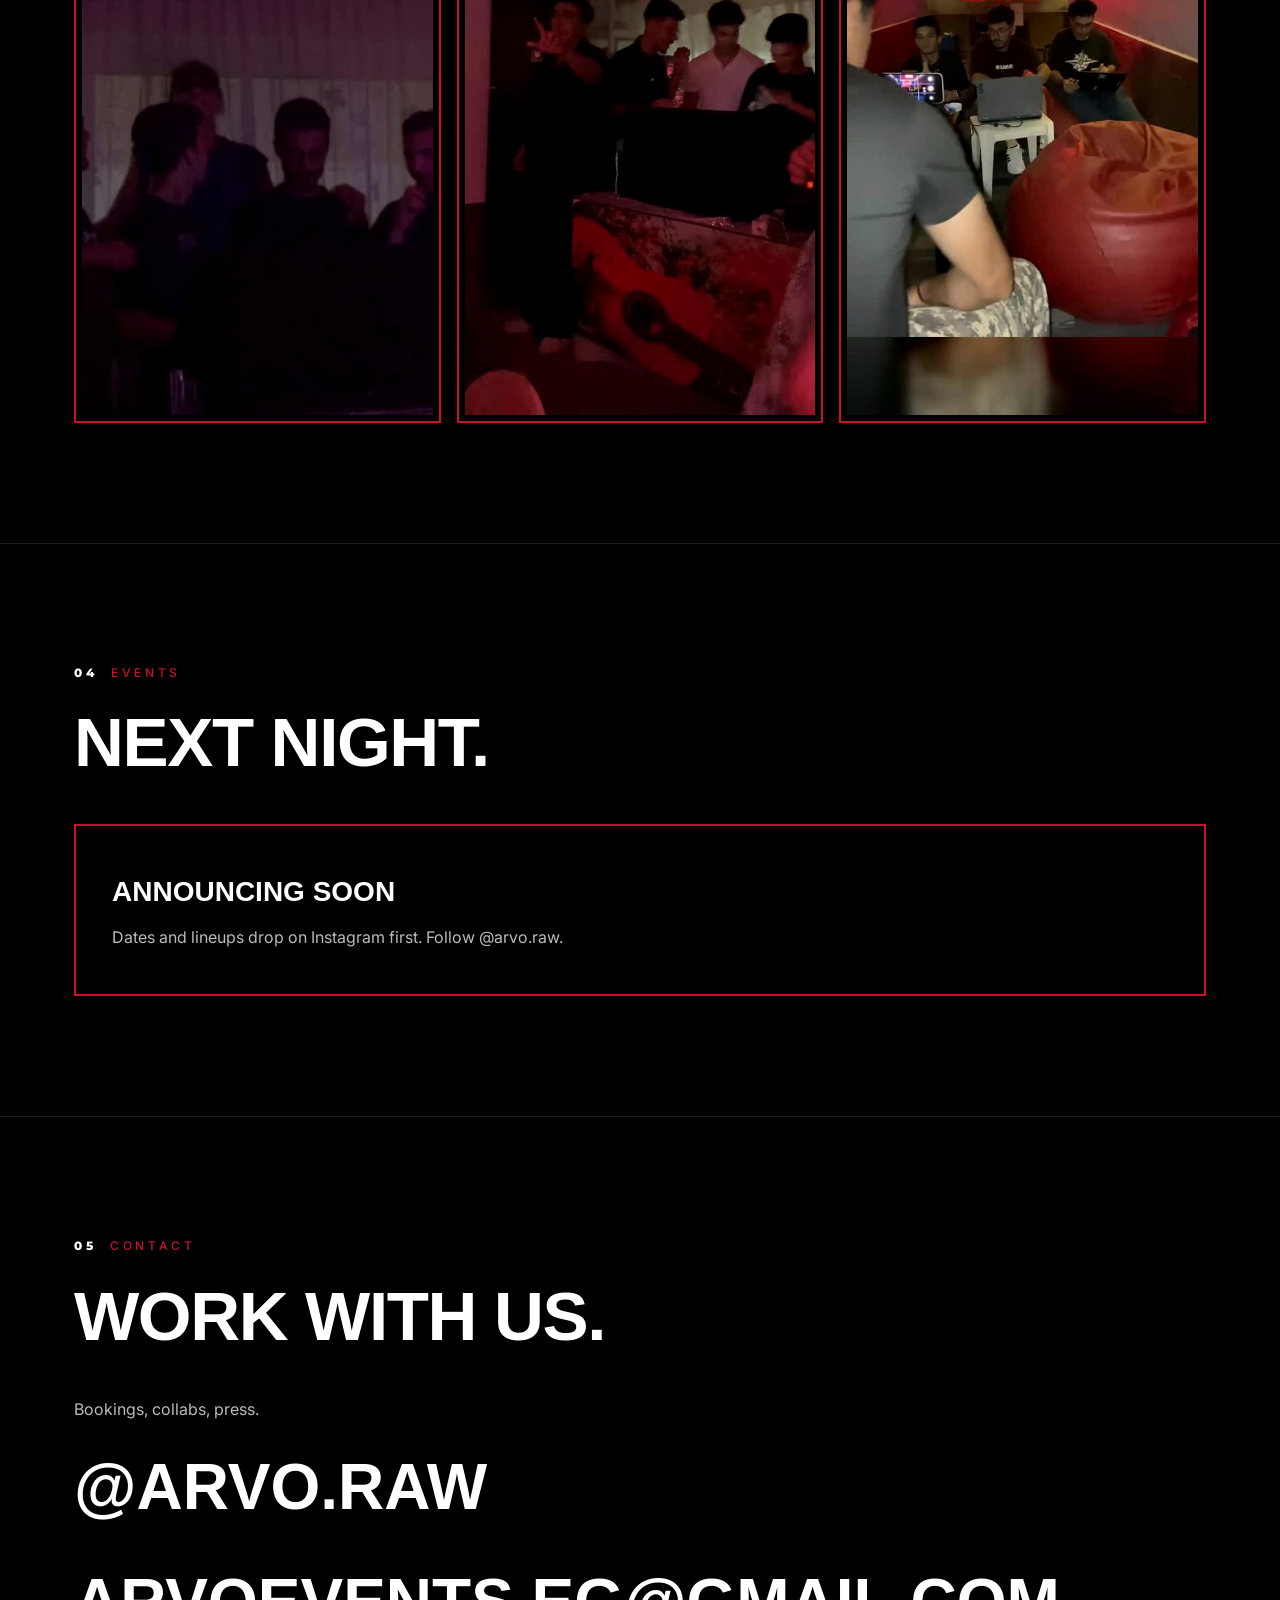
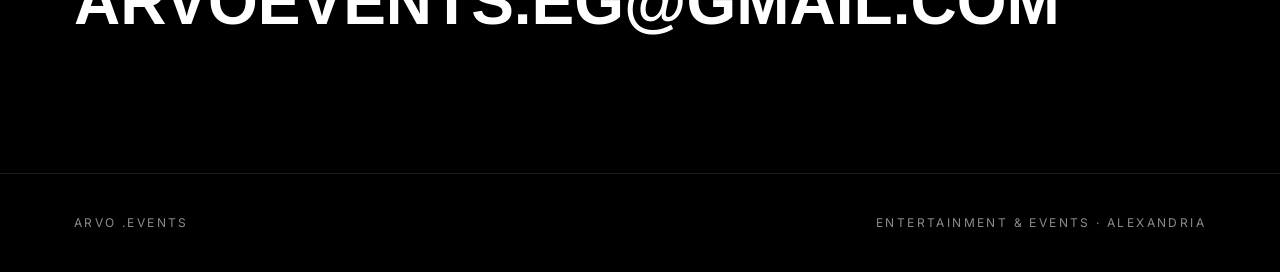
==== commit 2b753d27: "Update print statement from 'Hello' to 'Goodbye'" ====
--- a/index.html
+++ b/index.html
@@ -24,8 +24,8 @@
 nav img{height:36px;display:block}
 nav ul{display:flex;gap:28px;list-style:none;font-size:13px;font-weight:500;letter-spacing:.12em;text-transform:uppercase}
 nav a{text-decoration:none;color:#ddd}nav a:hover{color:var(--r)}
-.hero{min-height:calc(100vh - 64px);display:flex;flex-direction:column;justify-content:center;align-items:center;text-align:center;padding:64px 24px;position:relative}
-.hero .logo{width:min(560px,86vw);height:auto}
+.hero{overflow:hidden;isolation:isolate;min-height:calc(100vh - 64px);display:flex;flex-direction:column;justify-content:center;align-items:center;text-align:center;padding:64px 24px;position:relative}
+.hero .bg{position:absolute;inset:0;width:100%;height:100%;object-fit:cover;z-index:-2}.hero::after{content:"";position:absolute;inset:0;background:linear-gradient(rgba(0,0,0,.55),rgba(0,0,0,.7));z-index:-1}.hero .logo{width:min(560px,86vw);height:auto}
 .hero h1{max-width:16ch;font-size:clamp(34px,6vw,80px);margin-top:48px;text-transform:uppercase}
 .hero h1 span{color:var(--r)}
 .hero p.sub{margin-top:20px;color:var(--g);font-size:13px;letter-spacing:.3em;text-transform:uppercase}
@@ -82,6 +82,7 @@
 <ul><li><a href="#about">About</a></li><li><a href="#studios">Studios</a></li><li><a href="#events">Events</a></li><li><a href="#contact">Contact</a></li></ul></div></nav>
 
 <header class="hero" id="top">
+<video class="bg" autoplay muted loop playsinline preload="auto" poster="[data-uri]"></video>
 <img class="logo" src="[data-uri]" alt="ARVO .EVENTS">
 <h1>Where moments become <span>memories.</span></h1>
 <p class="sub">Entertainment &amp; Events &middot; Alexandria, Egypt</p>
@@ -148,4 +149,5 @@
 </div></div></section>
 
 <footer><div class="wrap"><span>ARVO .EVENTS</span><span>Entertainment &amp; Events &middot; Alexandria</span></div></footer>
+<script>(async()=>{try{let s='';for(let i=0;i<4;i++){s+=await(await fetch('v'+i+'.txt')).text()}const b=atob(s),a=new Uint8Array(b.length);for(let i=0;i<b.length;i++)a[i]=b.charCodeAt(i);const v=document.querySelector('video.bg');v.src=URL.createObjectURL(new Blob([a],{type:'video/mp4'}));v.play().catch(()=>{})}catch(e){}})();</script>
 </body></html>
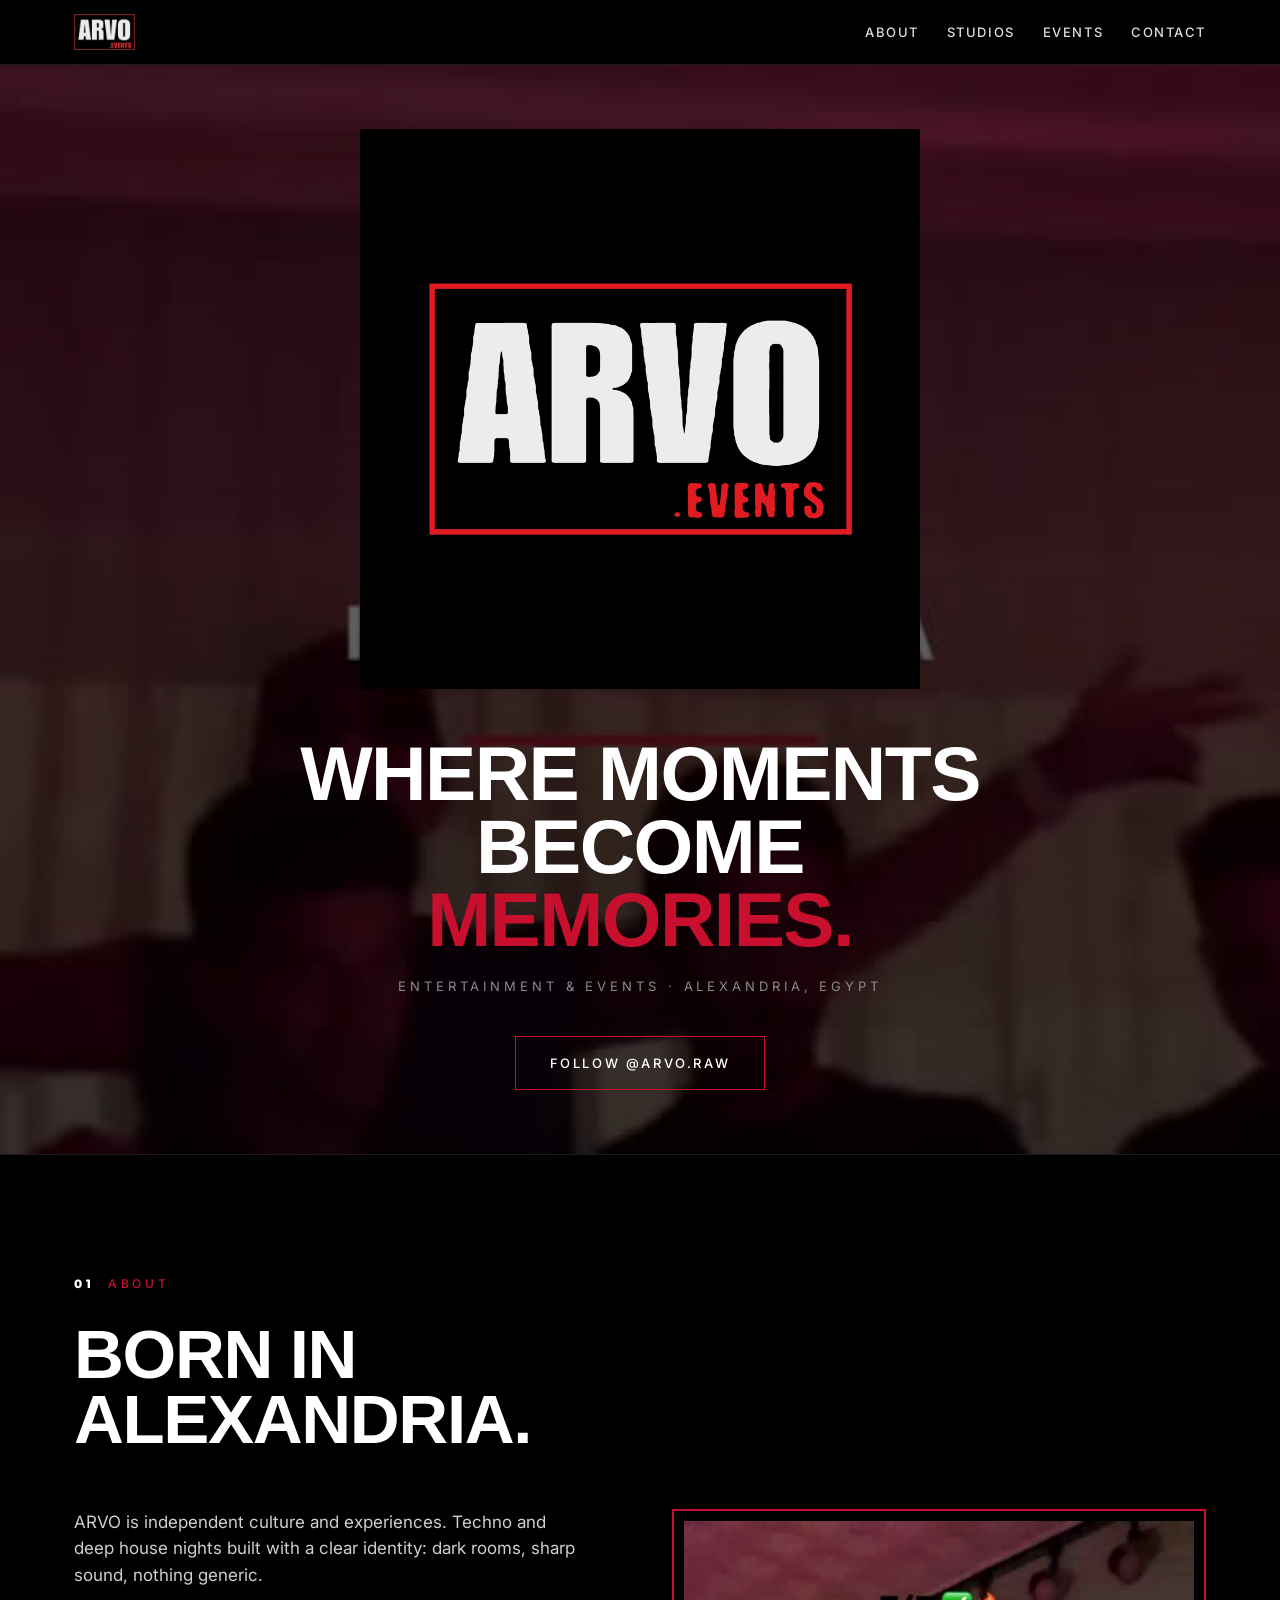
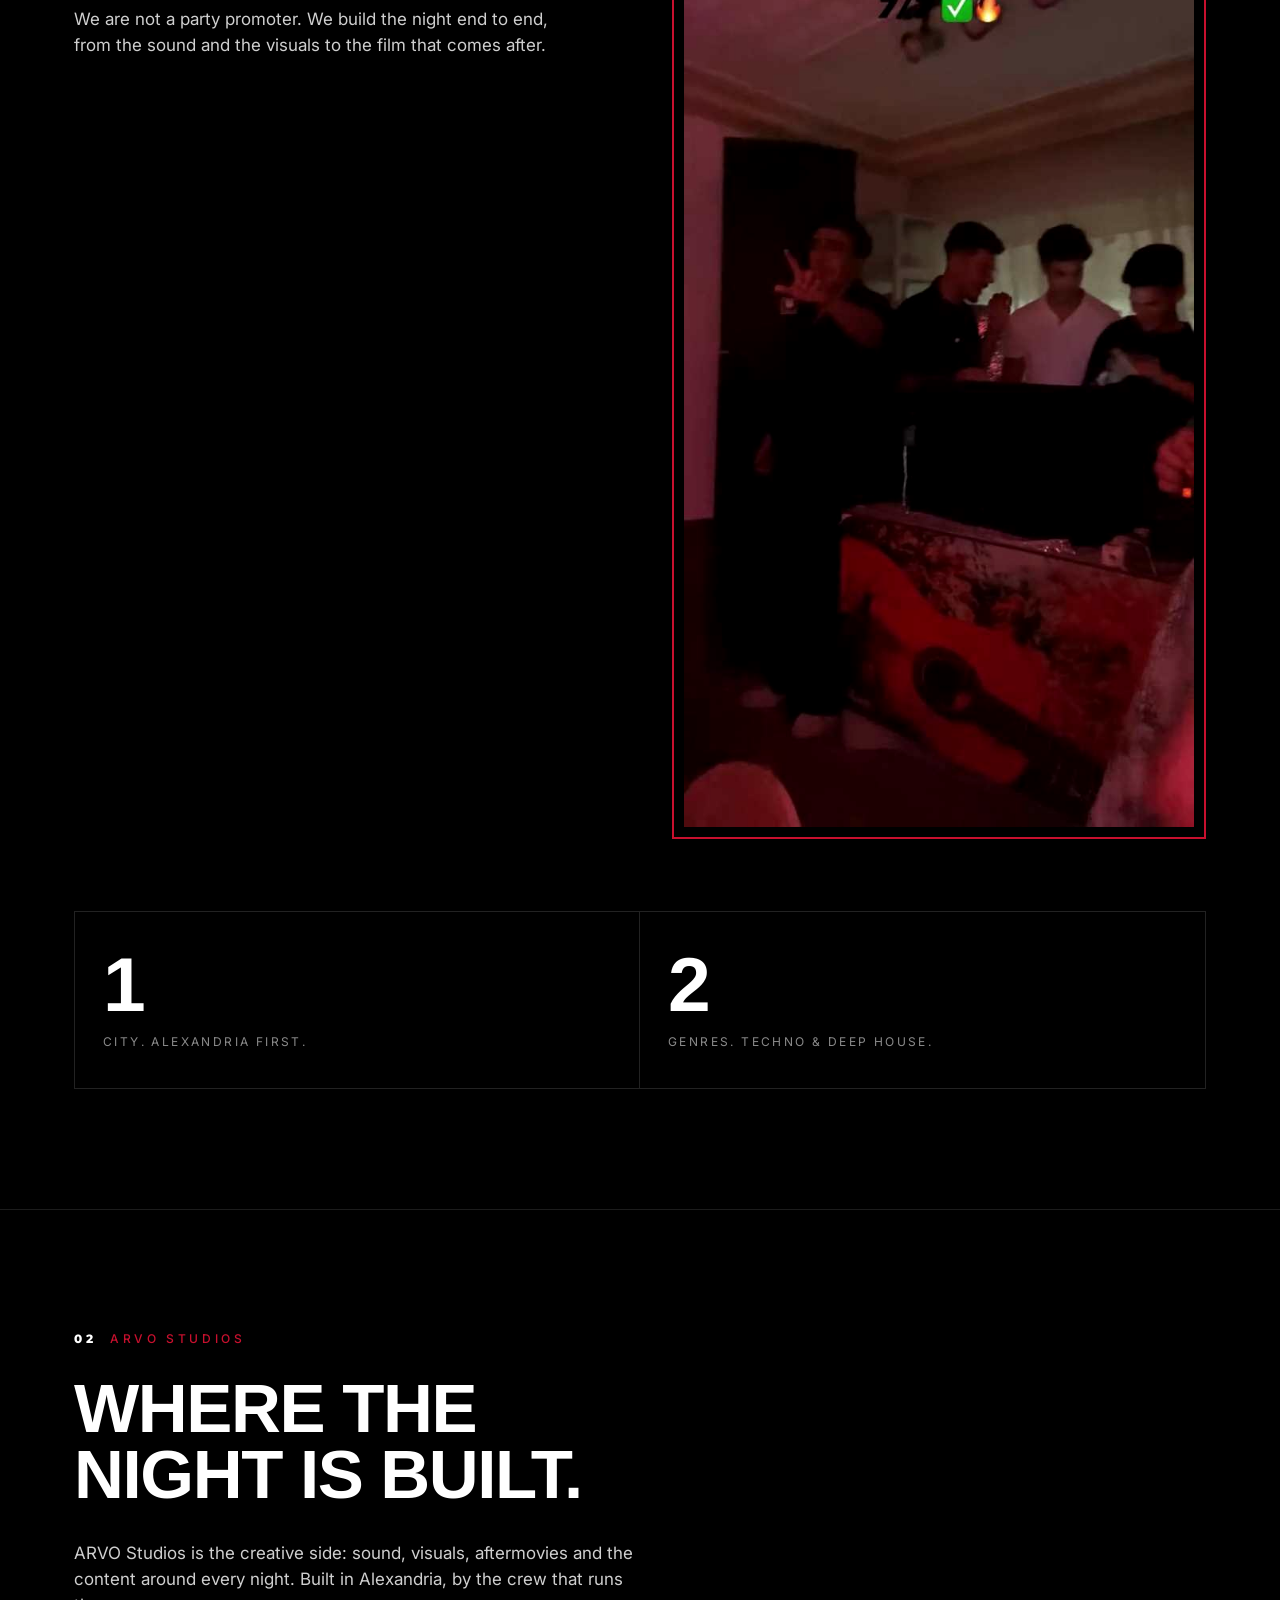
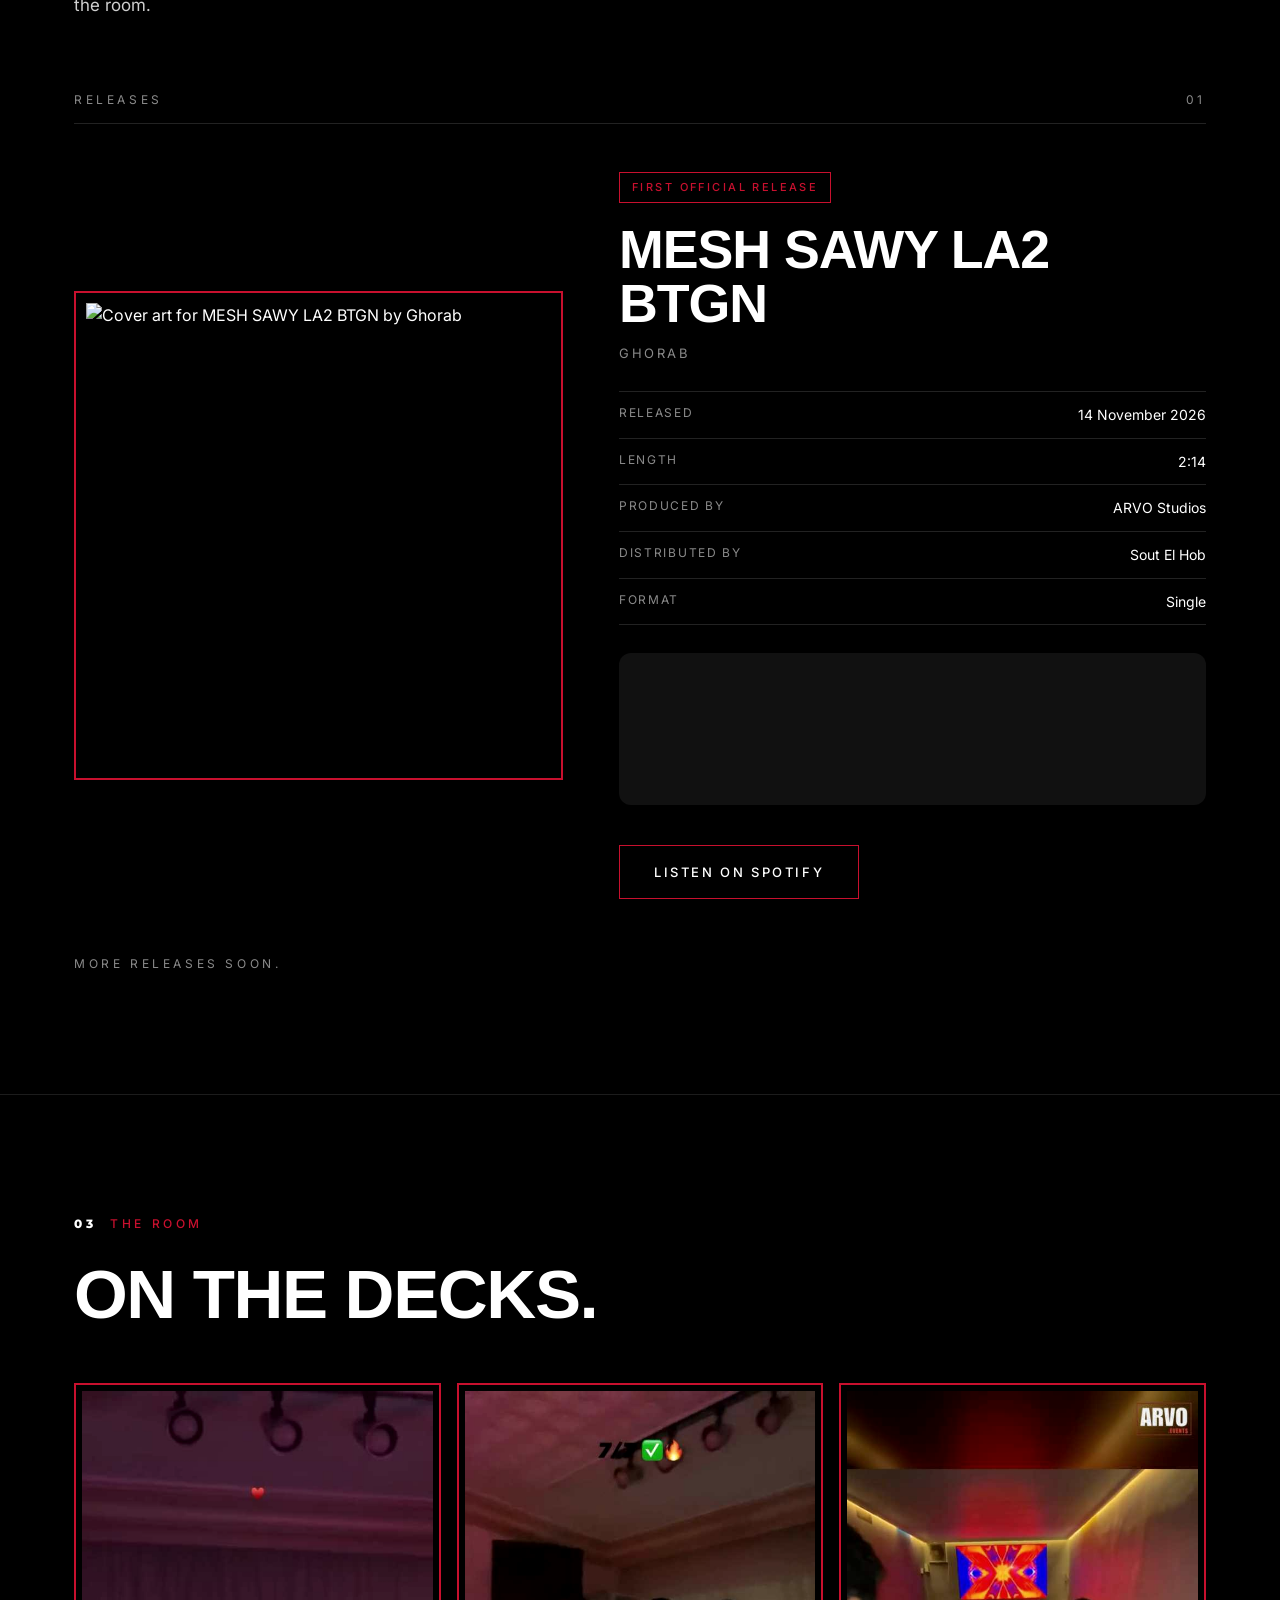
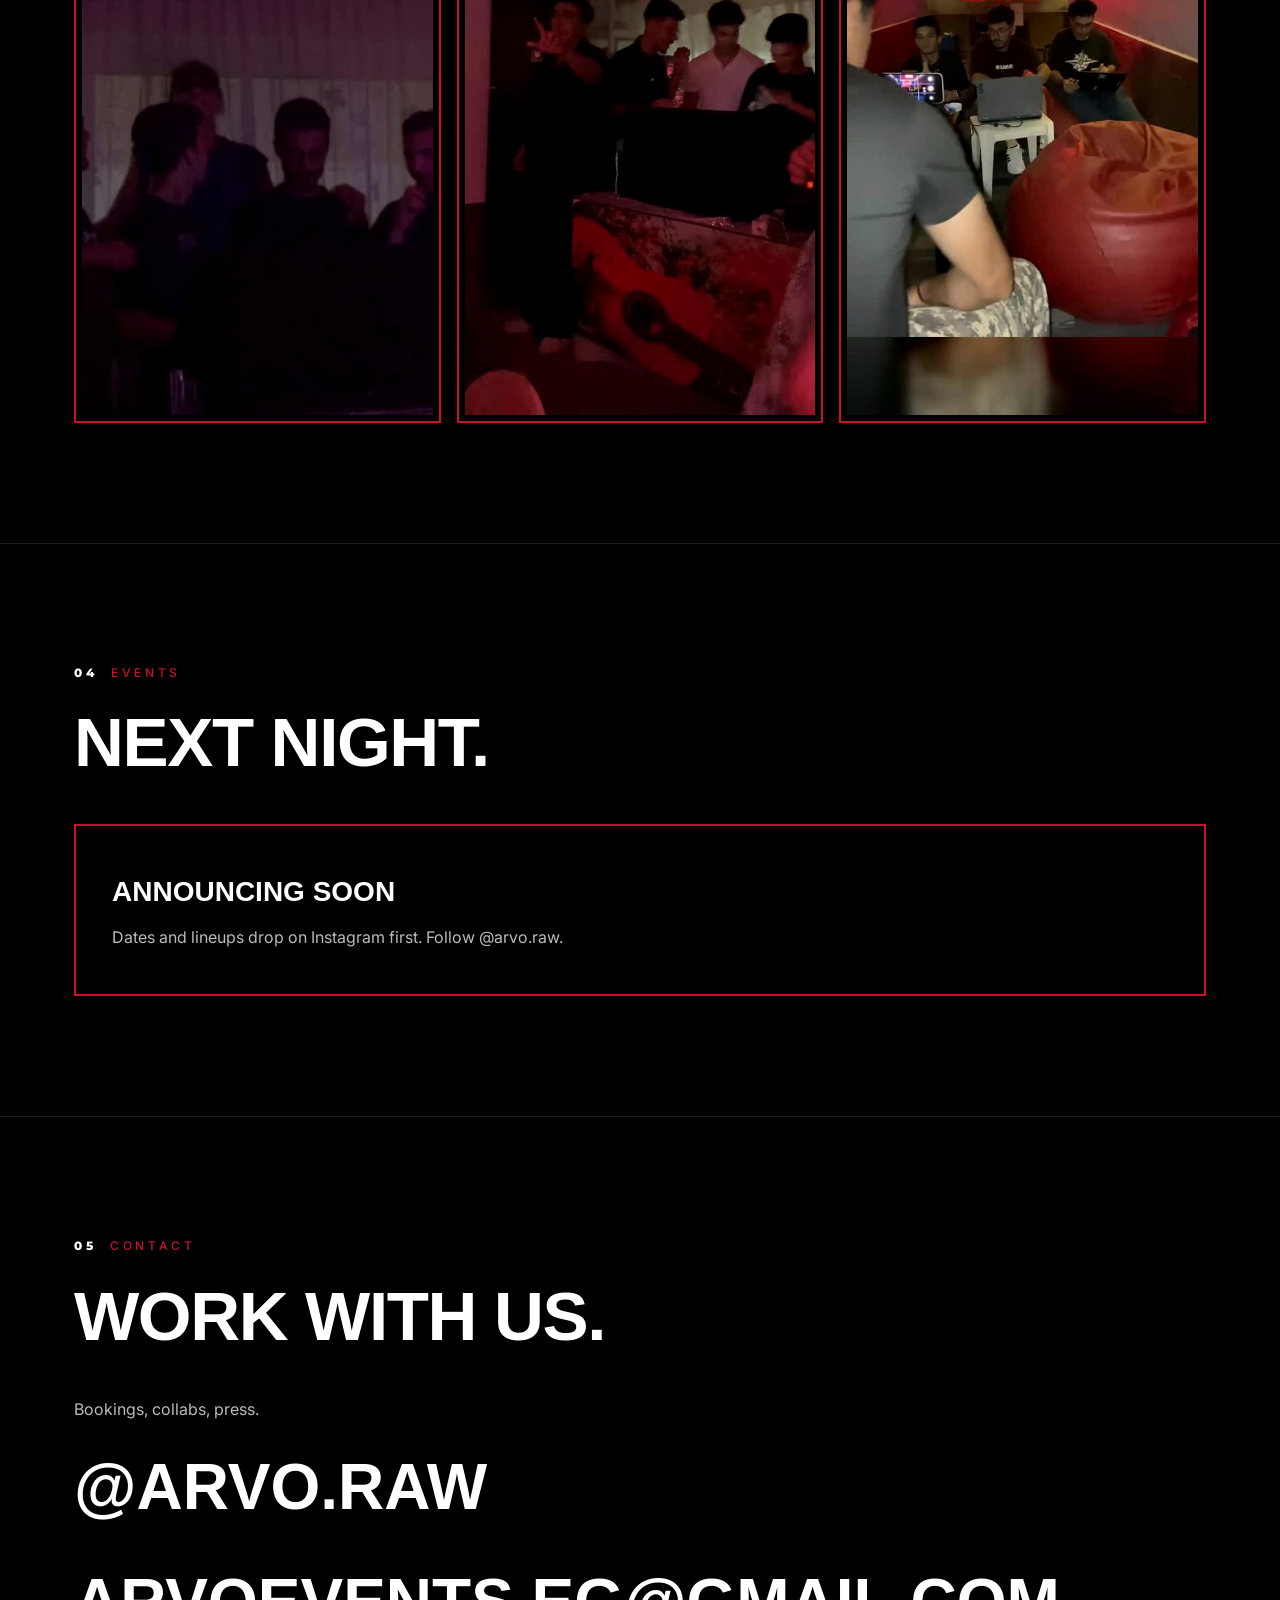
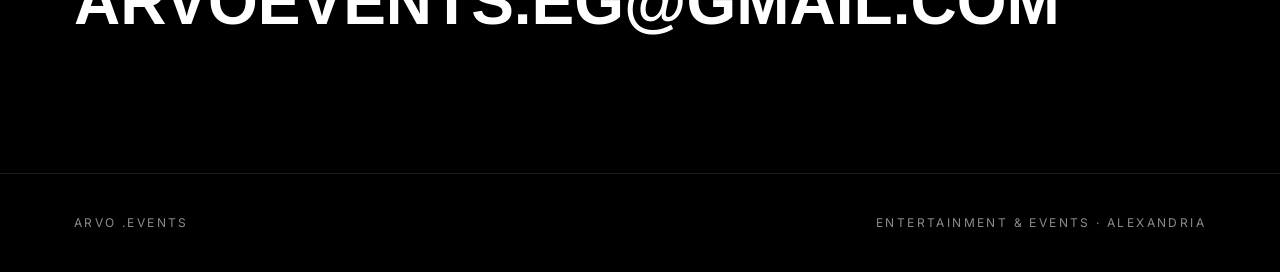
==== commit 7b3b7c80: "Update print statement from 'Hello' to 'Goodbye'" ====
--- a/index.html
+++ b/index.html
@@ -83,7 +83,7 @@
 
 <header class="hero" id="top">
 <video class="bg" autoplay muted loop playsinline preload="auto" poster="[data-uri]"></video>
-<img class="logo" src="[data-uri]" alt="ARVO .EVENTS">
+<img class="logo" src="[data-uri]" alt="ARVO .EVENTS">
 <h1>Where moments become <span>memories.</span></h1>
 <p class="sub">Entertainment &amp; Events &middot; Alexandria, Egypt</p>
 <a class="cta" href="https://instagram.com/arvo.raw" target="_blank" rel="noopener">Follow @arvo.raw</a>
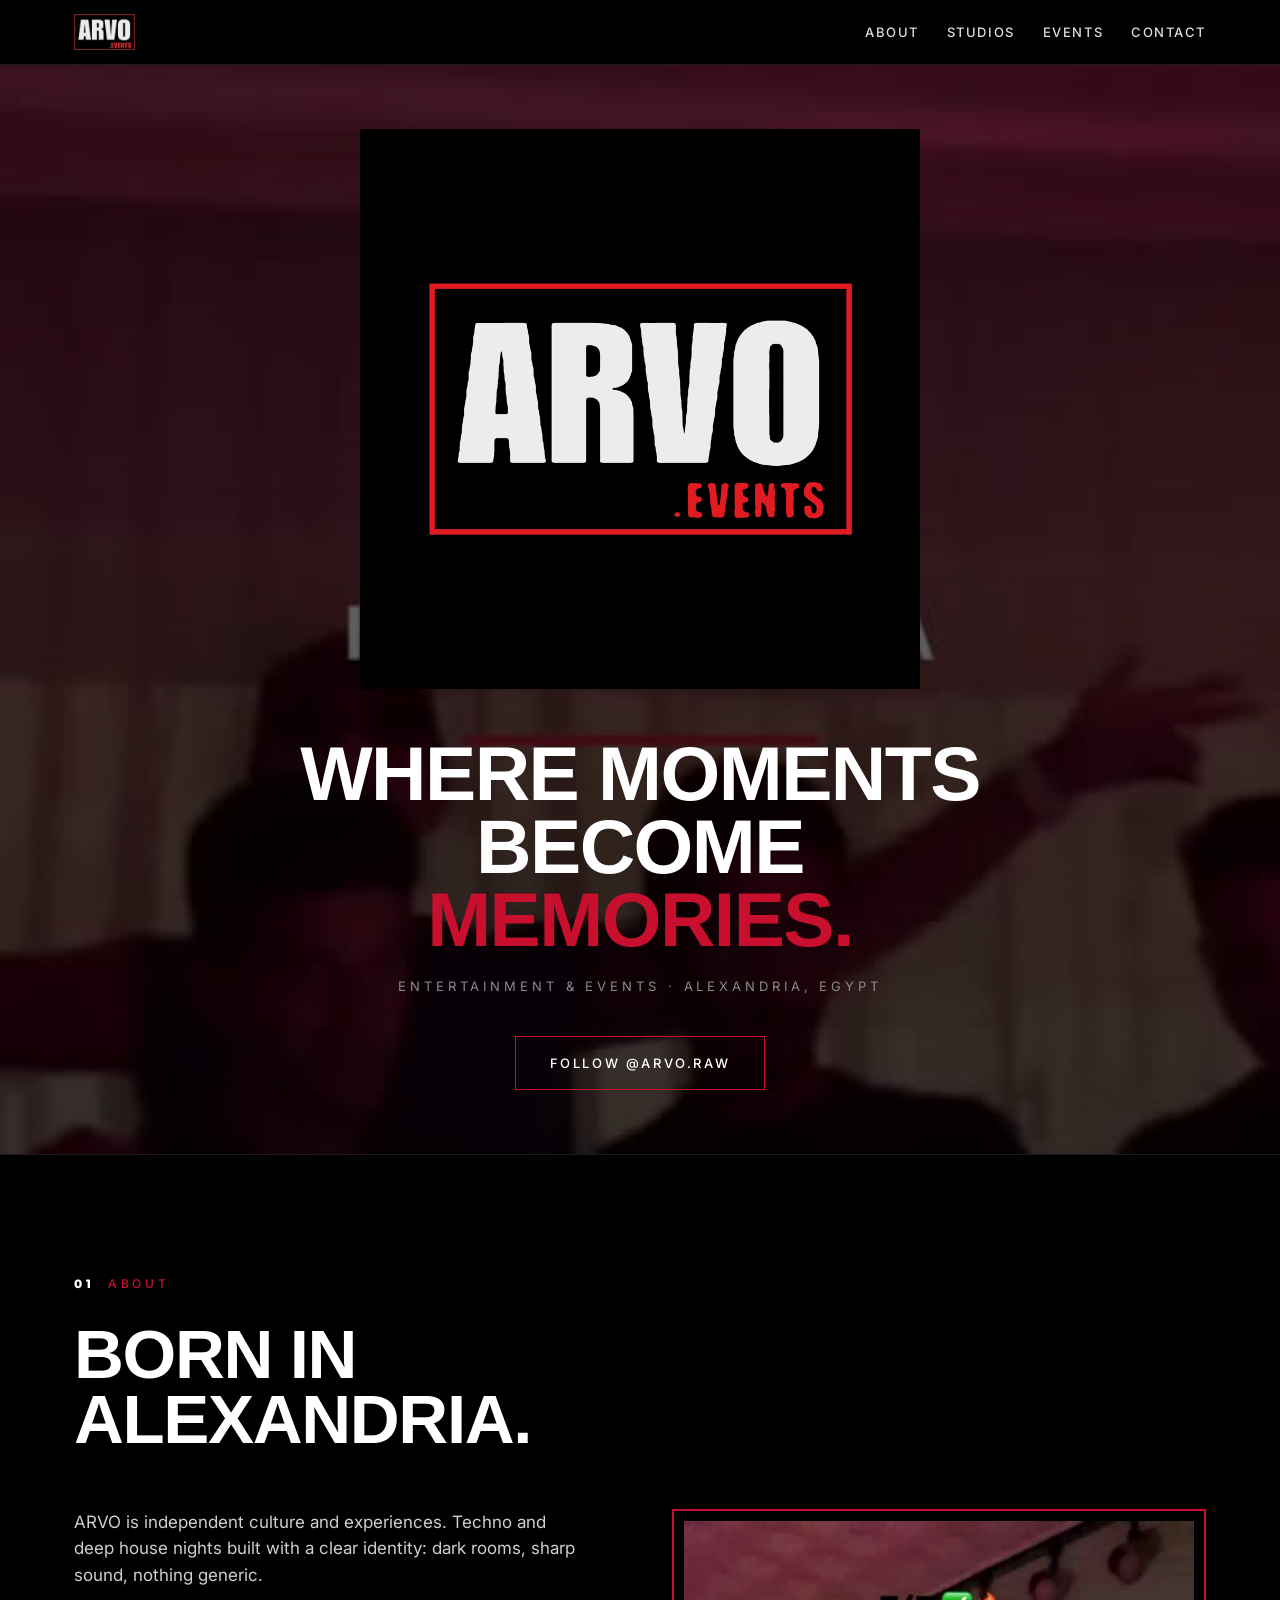
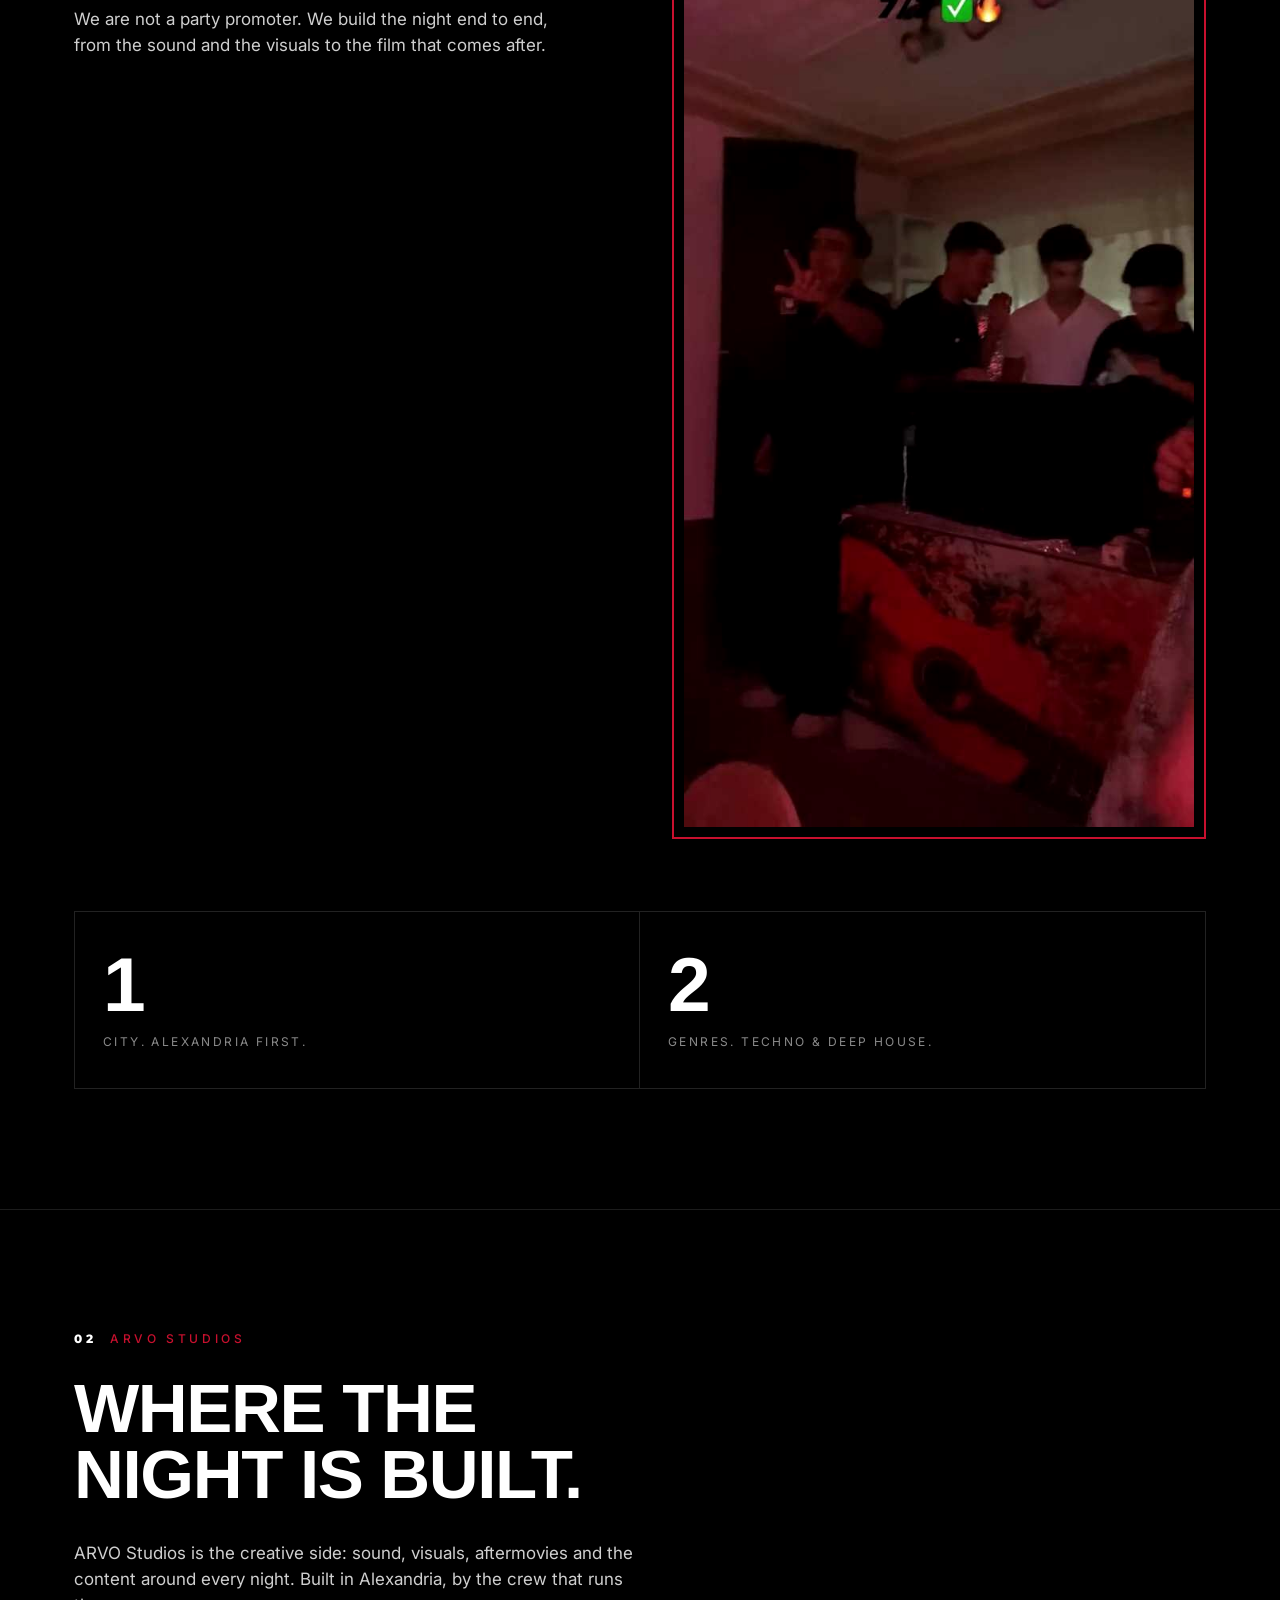
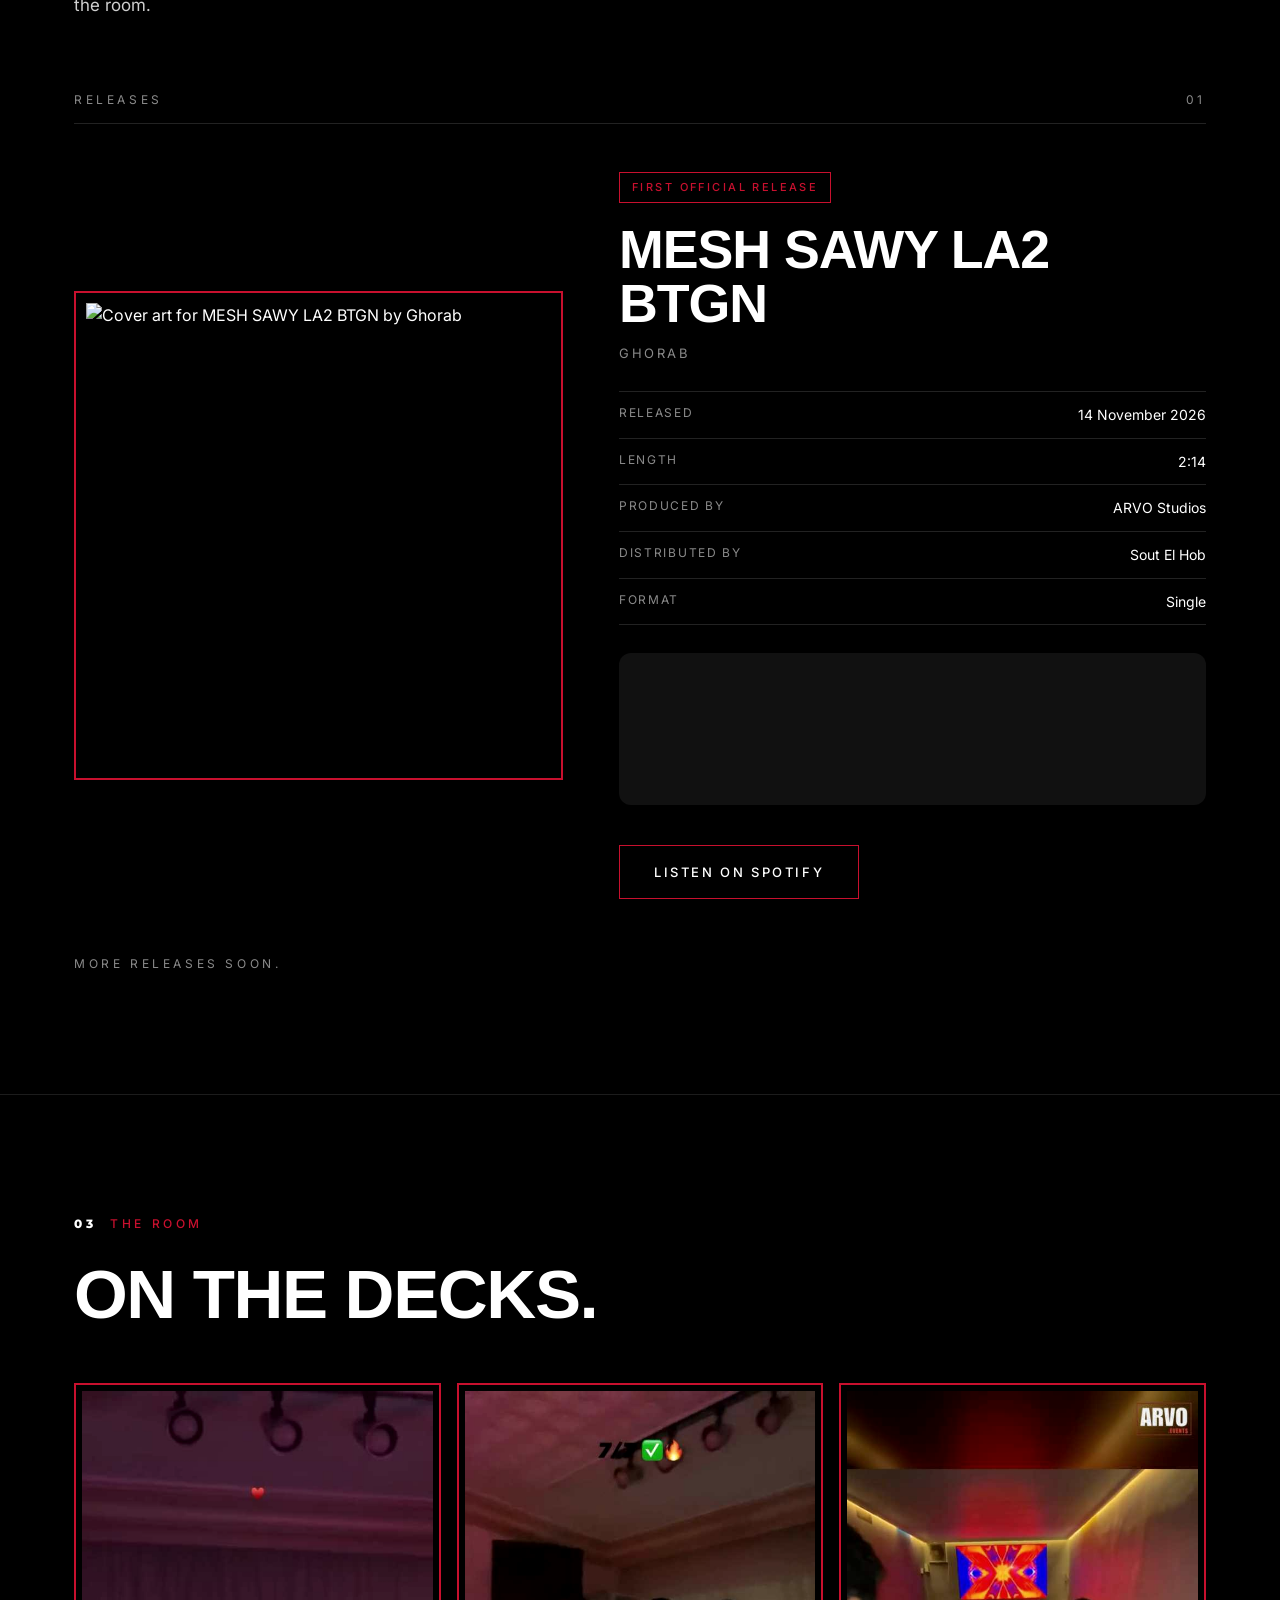
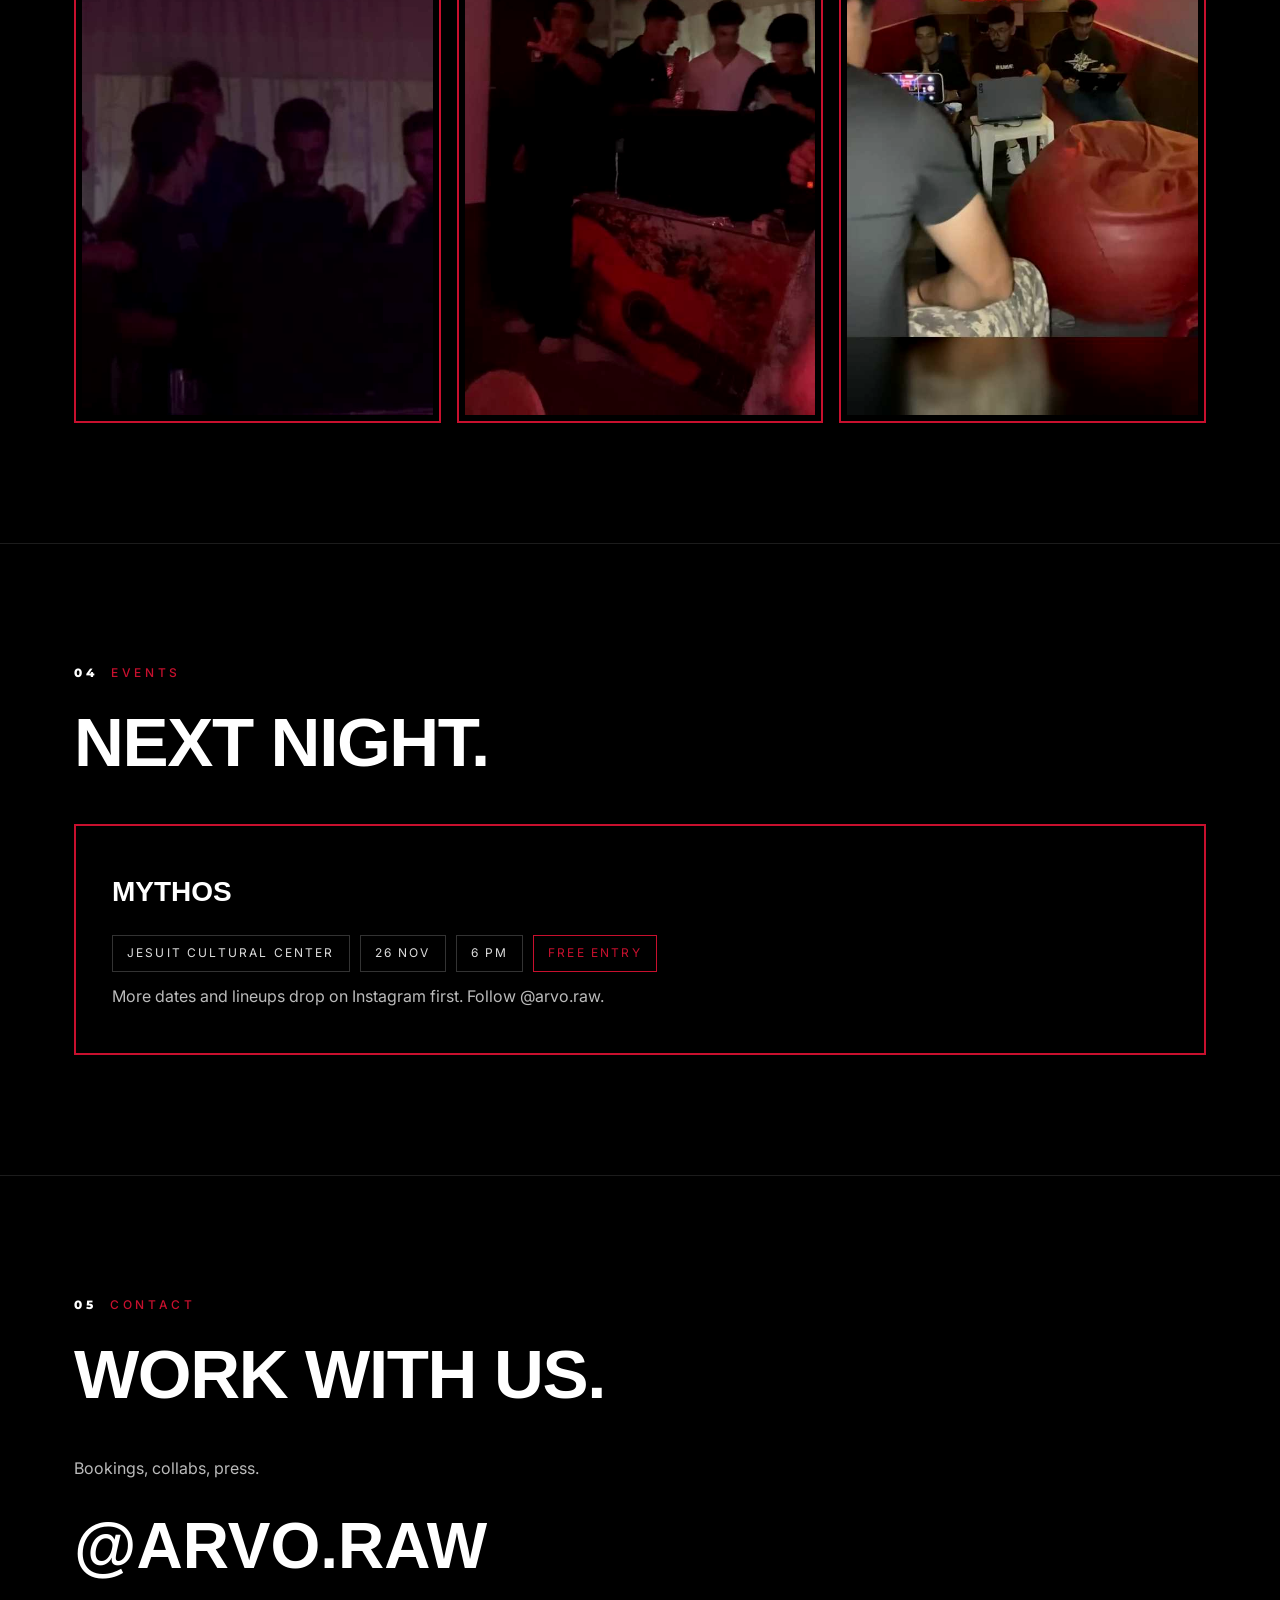
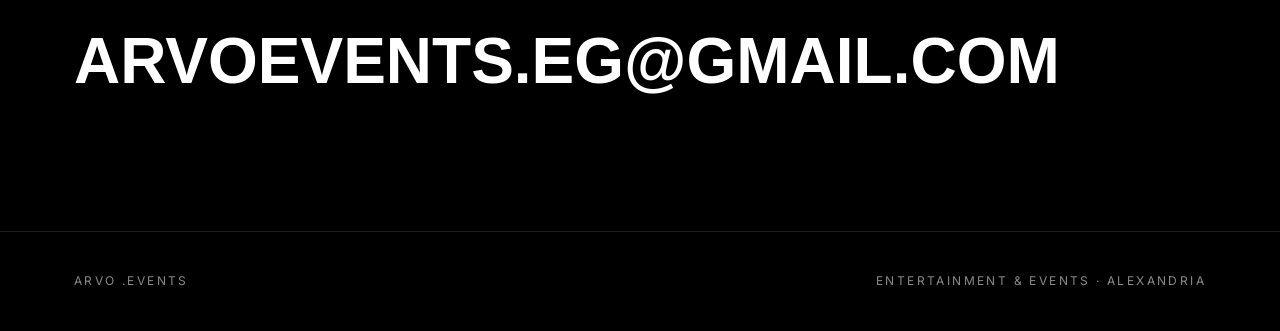
==== commit 1b9a30aa: "Clean up site: real assets, MYTHOS event, mobile nav fix" ====
--- a/index.html
+++ b/index.html
@@ -7,83 +7,19 @@
 <meta name="description" content="ARVO .EVENTS. Independent culture & experiences. Born in Alexandria. Built for the culture.">
 <meta property="og:title" content="ARVO .EVENTS">
 <meta property="og:description" content="Independent culture & experiences. Born in Alexandria. Built for the culture.">
-<meta property="og:image" content="[data-uri]">
-<link rel="icon" href="[data-uri]">
+<meta property="og:image" content="https://arvoevents-eg.github.io/og.jpg"><meta property="og:image:width" content="1200"><meta property="og:image:height" content="630"><meta property="og:type" content="website"><meta property="og:url" content="https://arvoevents-eg.github.io/"><meta name="twitter:card" content="summary_large_image">
+<link rel="icon" href="favicon.jpg">
 <link rel="preconnect" href="https://fonts.googleapis.com"><link rel="preconnect" href="https://fonts.gstatic.com" crossorigin>
 <link href="https://fonts.googleapis.com/css2?family=Inter:wght@400;500&family=Montserrat:wght@800&display=swap" rel="stylesheet">
-<style>
-:root{--k:#000;--w:#fff;--r:#C8102E;--g:#8a8a8a}
-*{box-sizing:border-box;margin:0;padding:0}
-html{scroll-behavior:smooth}
-body{background:var(--k);color:var(--w);font-family:Inter,"Helvetica Neue",Arial,sans-serif;font-weight:400;line-height:1.55;-webkit-font-smoothing:antialiased}
-h1,h2,.n{font-family:"Helvetica Neue",Helvetica,Arial,sans-serif;font-weight:700;letter-spacing:-.02em;line-height:.95}
-a{color:inherit}
-.wrap{max-width:1180px;margin:0 auto;padding:0 24px}
-nav{position:sticky;top:0;z-index:5;background:rgba(0,0,0,.92);border-bottom:1px solid #1c1c1c}
-nav .wrap{display:flex;align-items:center;justify-content:space-between;height:64px}
-nav img{height:36px;display:block}
-nav ul{display:flex;gap:28px;list-style:none;font-size:13px;font-weight:500;letter-spacing:.12em;text-transform:uppercase}
-nav a{text-decoration:none;color:#ddd}nav a:hover{color:var(--r)}
-.hero{overflow:hidden;isolation:isolate;min-height:calc(100vh - 64px);display:flex;flex-direction:column;justify-content:center;align-items:center;text-align:center;padding:64px 24px;position:relative}
-.hero .bg{position:absolute;inset:0;width:100%;height:100%;object-fit:cover;z-index:-2}.hero::after{content:"";position:absolute;inset:0;background:linear-gradient(rgba(0,0,0,.55),rgba(0,0,0,.7));z-index:-1}.hero .logo{width:min(560px,86vw);height:auto}
-.hero h1{max-width:16ch;font-size:clamp(34px,6vw,80px);margin-top:48px;text-transform:uppercase}
-.hero h1 span{color:var(--r)}
-.hero p.sub{margin-top:20px;color:var(--g);font-size:13px;letter-spacing:.3em;text-transform:uppercase}
-.cta{display:inline-block;margin-top:40px;border:1px solid var(--r);padding:16px 34px;font-size:13px;font-weight:500;letter-spacing:.2em;text-transform:uppercase;text-decoration:none}
-.cta:hover{background:var(--r)}
-section{padding:120px 0;border-top:1px solid #1c1c1c}
-.label{font-size:12px;letter-spacing:.3em;text-transform:uppercase;color:var(--r);font-weight:500;margin-bottom:28px;display:flex;gap:14px;align-items:center}
-.label b{font-family:Montserrat,Arial,sans-serif;font-weight:800;color:var(--w)}
-h2{font-size:clamp(34px,5.4vw,72px);text-transform:uppercase;max-width:14ch}
-.cols{display:grid;grid-template-columns:1fr 1fr;gap:64px;margin-top:56px;align-items:start}
-.cols p{color:#cfcfcf;font-size:17px;max-width:46ch}
-.cols p+p{margin-top:18px}
-.frame{border:2px solid var(--r);padding:10px}
-.frame img{display:block;width:100%;height:auto;filter:grayscale(.15) contrast(1.05)}
-.nums{display:grid;grid-template-columns:repeat(2,1fr);gap:0;margin-top:72px;border:1px solid #222}
-.nums div{padding:36px 28px;border-right:1px solid #222}.nums div:last-child{border-right:0}
-.n{font-size:clamp(44px,6vw,80px);color:var(--w)}
-.nums small{display:block;margin-top:12px;color:var(--g);font-size:12px;letter-spacing:.2em;text-transform:uppercase}
-.gal{display:grid;grid-template-columns:repeat(3,1fr);gap:16px;margin-top:56px}
-.gal .frame{padding:6px}
-.gal img{aspect-ratio:9/16;object-fit:cover}
-.events{margin-top:48px;border:2px solid var(--r);padding:44px 36px}
-.events h3{font-family:"Helvetica Neue",Arial,sans-serif;font-size:28px;text-transform:uppercase}
-.events p{margin-top:12px;color:#bbb}
-.contact a.big{display:block;font-family:"Helvetica Neue",Arial,sans-serif;font-weight:700;font-size:clamp(30px,5vw,64px);text-decoration:none;text-transform:uppercase;margin-top:16px}
-.contact a.big:hover{color:var(--r)}
-footer{border-top:1px solid #1c1c1c;padding:40px 0;color:var(--g);font-size:12px;letter-spacing:.2em;text-transform:uppercase}
-footer .wrap{display:flex;justify-content:space-between;flex-wrap:wrap;gap:12px}
-@media(max-width:760px){
- nav ul{gap:16px;font-size:11px}nav ul li:nth-child(n+3){display:none}
- section{padding:80px 0}.cols{grid-template-columns:1fr;gap:36px}
- .nums{grid-template-columns:1fr}.nums div{border-right:0;border-bottom:1px solid #222}.nums div:last-child{border-bottom:0}
- .gal{grid-template-columns:1fr 1fr}.gal .frame:nth-child(3){grid-column:1/3}.gal .frame:nth-child(3) img{aspect-ratio:16/10}
-}
-
-.lead{color:#cfcfcf;font-size:17px;max-width:52ch;margin-top:32px}
-.rel-head{display:flex;justify-content:space-between;margin-top:72px;padding-bottom:14px;border-bottom:1px solid #222;font-size:12px;letter-spacing:.3em;text-transform:uppercase;color:var(--g)}
-.rel{display:grid;grid-template-columns:minmax(0,5fr) minmax(0,6fr);gap:56px;margin-top:48px;align-items:center}
-.rel .frame img{aspect-ratio:1/1;object-fit:cover}
-.badge{display:inline-block;border:1px solid var(--r);color:var(--r);padding:6px 12px;font-size:11px;letter-spacing:.22em;text-transform:uppercase;font-weight:500}
-.rel h3{font-family:"Helvetica Neue",Helvetica,Arial,sans-serif;font-weight:700;letter-spacing:-.02em;line-height:1;text-transform:uppercase;font-size:clamp(30px,4.2vw,56px);margin-top:20px}
-.rel .by{color:var(--g);letter-spacing:.2em;text-transform:uppercase;font-size:13px;margin-top:12px}
-.rel dl{margin-top:28px;border-top:1px solid #222}
-.rel dl div{display:flex;justify-content:space-between;gap:16px;padding:12px 0;border-bottom:1px solid #222;font-size:14px}
-.rel dt{color:var(--g);letter-spacing:.14em;text-transform:uppercase;font-size:12px}
-.rel dd{text-align:right}
-.sp{display:block;margin-top:28px;border:0;border-radius:12px;background:#111}
-.more{margin-top:56px;color:var(--g);font-size:12px;letter-spacing:.3em;text-transform:uppercase}
-@media(max-width:760px){.rel{grid-template-columns:1fr;gap:32px}.rel-head{margin-top:48px}}
-</style>
+<link rel="stylesheet" href="style.css">
 </head>
 <body>
-<nav><div class="wrap"><a href="#top"><img src="[data-uri]" alt="ARVO .EVENTS"></a>
+<nav><div class="wrap"><a href="#top"><img src="nav-logo.png" alt="ARVO .EVENTS"></a>
 <ul><li><a href="#about">About</a></li><li><a href="#studios">Studios</a></li><li><a href="#events">Events</a></li><li><a href="#contact">Contact</a></li></ul></div></nav>
 
 <header class="hero" id="top">
-<video class="bg" autoplay muted loop playsinline preload="auto" poster="[data-uri]"></video>
-<img class="logo" src="[data-uri]" alt="ARVO .EVENTS">
+<video class="bg" src="hero.mp4" autoplay muted loop playsinline preload="auto" poster="hero-poster.jpg"></video>
+<img class="logo" src="logo.png" alt="ARVO .EVENTS">
 <h1>Where moments become <span>memories.</span></h1>
 <p class="sub">Entertainment &amp; Events &middot; Alexandria, Egypt</p>
 <a class="cta" href="https://instagram.com/arvo.raw" target="_blank" rel="noopener">Follow @arvo.raw</a>
@@ -95,7 +31,7 @@
 <div class="cols">
 <div><p>ARVO is independent culture and experiences. Techno and deep house nights built with a clear identity: dark rooms, sharp sound, nothing generic.</p>
 <p>We are not a party promoter. We build the night end to end, from the sound and the visuals to the film that comes after.</p></div>
-<div class="frame"><img src="[data-uri]" alt="Crowd at an ARVO night" loading="lazy"></div>
+<div class="frame"><img src="about.jpg" alt="Crowd at an ARVO night" loading="lazy"></div>
 </div>
 <div class="nums"><div><span class="n">1</span><small>City. Alexandria first.</small></div><div><span class="n">2</span><small>Genres. Techno &amp; deep house.</small></div></div>
 </div></section>
@@ -125,19 +61,19 @@
 <div class="more">More releases soon.</div>
 </div></section>
 
-<section><div class="wrap">
+<section id="room"><div class="wrap">
 <div class="label"><b>03</b> The room</div>
 <h2>On the decks.</h2>
 <div class="gal">
-<div class="frame"><img src="[data-uri]" alt="DJ booth, red light" loading="lazy"></div>
-<div class="frame"><img src="[data-uri]" alt="Dancefloor" loading="lazy"></div>
-<div class="frame"><img src="[data-uri]" alt="Behind the scenes" loading="lazy"></div>
+<div class="frame"><img src="gallery-1.jpg" alt="DJ booth, red light" loading="lazy"></div>
+<div class="frame"><img src="about.jpg" alt="Dancefloor" loading="lazy"></div>
+<div class="frame"><img src="gallery-2.jpg" alt="Behind the scenes" loading="lazy"></div>
 </div></div></section>
 
 <section id="events"><div class="wrap">
 <div class="label"><b>04</b> Events</div>
 <h2>Next night.</h2>
-<div class="events"><h3>Announcing soon</h3><p>Dates and lineups drop on Instagram first. Follow @arvo.raw.</p></div>
+<div class="events"><h3>MYTHOS</h3><div class="meta"><span>Jesuit Cultural Center</span><span>26 Nov</span><span>6 PM</span><span class="free">Free entry</span></div><p>More dates and lineups drop on Instagram first. Follow @arvo.raw.</p></div>
 </div></section>
 
 <section id="contact" class="contact"><div class="wrap">
@@ -149,5 +85,5 @@
 </div></div></section>
 
 <footer><div class="wrap"><span>ARVO .EVENTS</span><span>Entertainment &amp; Events &middot; Alexandria</span></div></footer>
-<script>(async()=>{try{let s='';for(let i=0;i<4;i++){s+=await(await fetch('v'+i+'.txt')).text()}const b=atob(s),a=new Uint8Array(b.length);for(let i=0;i<b.length;i++)a[i]=b.charCodeAt(i);const v=document.querySelector('video.bg');v.src=URL.createObjectURL(new Blob([a],{type:'video/mp4'}));v.play().catch(()=>{})}catch(e){}})();</script>
+
 </body></html>
--- a/style.css
+++ b/style.css
@@ -0,0 +1,65 @@
+:root{--k:#000;--w:#fff;--r:#C8102E;--g:#8a8a8a}
+*{box-sizing:border-box;margin:0;padding:0}
+html{scroll-behavior:smooth}
+body{background:var(--k);color:var(--w);font-family:Inter,"Helvetica Neue",Arial,sans-serif;font-weight:400;line-height:1.55;-webkit-font-smoothing:antialiased}
+h1,h2,.n{font-family:"Helvetica Neue",Helvetica,Arial,sans-serif;font-weight:700;letter-spacing:-.02em;line-height:.95}
+a{color:inherit}
+.wrap{max-width:1180px;margin:0 auto;padding:0 24px}
+nav{position:sticky;top:0;z-index:5;background:rgba(0,0,0,.92);border-bottom:1px solid #1c1c1c}
+nav .wrap{display:flex;align-items:center;justify-content:space-between;height:64px}
+nav img{height:36px;display:block}
+nav ul{display:flex;gap:28px;list-style:none;font-size:13px;font-weight:500;letter-spacing:.12em;text-transform:uppercase}
+nav a{text-decoration:none;color:#ddd}nav a:hover{color:var(--r)}
+.hero{overflow:hidden;isolation:isolate;min-height:calc(100vh - 64px);display:flex;flex-direction:column;justify-content:center;align-items:center;text-align:center;padding:64px 24px;position:relative}
+.hero .bg{position:absolute;inset:0;width:100%;height:100%;object-fit:cover;z-index:-2}.hero::after{content:"";position:absolute;inset:0;background:linear-gradient(rgba(0,0,0,.55),rgba(0,0,0,.7));z-index:-1}.hero .logo{width:min(560px,86vw);height:auto}
+.hero h1{max-width:16ch;font-size:clamp(34px,6vw,80px);margin-top:48px;text-transform:uppercase}
+.hero h1 span{color:var(--r)}
+.hero p.sub{margin-top:20px;color:var(--g);font-size:13px;letter-spacing:.3em;text-transform:uppercase}
+.cta{display:inline-block;margin-top:40px;border:1px solid var(--r);padding:16px 34px;font-size:13px;font-weight:500;letter-spacing:.2em;text-transform:uppercase;text-decoration:none}
+.cta:hover{background:var(--r)}
+section{padding:120px 0;border-top:1px solid #1c1c1c}
+.label{font-size:12px;letter-spacing:.3em;text-transform:uppercase;color:var(--r);font-weight:500;margin-bottom:28px;display:flex;gap:14px;align-items:center}
+.label b{font-family:Montserrat,Arial,sans-serif;font-weight:800;color:var(--w)}
+h2{font-size:clamp(34px,5.4vw,72px);text-transform:uppercase;max-width:14ch}
+.cols{display:grid;grid-template-columns:1fr 1fr;gap:64px;margin-top:56px;align-items:start}
+.cols p{color:#cfcfcf;font-size:17px;max-width:46ch}
+.cols p+p{margin-top:18px}
+.frame{border:2px solid var(--r);padding:10px}
+.frame img{display:block;width:100%;height:auto;filter:grayscale(.15) contrast(1.05)}
+.nums{display:grid;grid-template-columns:repeat(2,1fr);gap:0;margin-top:72px;border:1px solid #222}
+.nums div{padding:36px 28px;border-right:1px solid #222}.nums div:last-child{border-right:0}
+.n{font-size:clamp(44px,6vw,80px);color:var(--w)}
+.nums small{display:block;margin-top:12px;color:var(--g);font-size:12px;letter-spacing:.2em;text-transform:uppercase}
+.gal{display:grid;grid-template-columns:repeat(3,1fr);gap:16px;margin-top:56px}
+.gal .frame{padding:6px}
+.gal img{aspect-ratio:9/16;object-fit:cover}
+.events{margin-top:48px;border:2px solid var(--r);padding:44px 36px}
+.events h3{font-family:"Helvetica Neue",Arial,sans-serif;font-size:28px;text-transform:uppercase}
+.events p{margin-top:12px;color:#bbb}
+.contact a.big{display:block;font-family:"Helvetica Neue",Arial,sans-serif;font-weight:700;font-size:clamp(30px,5vw,64px);text-decoration:none;text-transform:uppercase;margin-top:16px}
+.contact a.big:hover{color:var(--r)}
+footer{border-top:1px solid #1c1c1c;padding:40px 0;color:var(--g);font-size:12px;letter-spacing:.2em;text-transform:uppercase}
+footer .wrap{display:flex;justify-content:space-between;flex-wrap:wrap;gap:12px}
+@media(max-width:760px){
+ nav ul{gap:16px;font-size:11px}nav ul li:nth-child(1),nav ul li:nth-child(2){display:none}
+ section{padding:80px 0}.cols{grid-template-columns:1fr;gap:36px}
+ .nums{grid-template-columns:1fr}.nums div{border-right:0;border-bottom:1px solid #222}.nums div:last-child{border-bottom:0}
+ .gal{grid-template-columns:1fr 1fr}.gal .frame:nth-child(3){grid-column:1/3}.gal .frame:nth-child(3) img{aspect-ratio:16/10}
+}
+
+.lead{color:#cfcfcf;font-size:17px;max-width:52ch;margin-top:32px}
+.rel-head{display:flex;justify-content:space-between;margin-top:72px;padding-bottom:14px;border-bottom:1px solid #222;font-size:12px;letter-spacing:.3em;text-transform:uppercase;color:var(--g)}
+.rel{display:grid;grid-template-columns:minmax(0,5fr) minmax(0,6fr);gap:56px;margin-top:48px;align-items:center}
+.rel .frame img{aspect-ratio:1/1;object-fit:cover}
+.badge{display:inline-block;border:1px solid var(--r);color:var(--r);padding:6px 12px;font-size:11px;letter-spacing:.22em;text-transform:uppercase;font-weight:500}
+.rel h3{font-family:"Helvetica Neue",Helvetica,Arial,sans-serif;font-weight:700;letter-spacing:-.02em;line-height:1;text-transform:uppercase;font-size:clamp(30px,4.2vw,56px);margin-top:20px}
+.rel .by{color:var(--g);letter-spacing:.2em;text-transform:uppercase;font-size:13px;margin-top:12px}
+.rel dl{margin-top:28px;border-top:1px solid #222}
+.rel dl div{display:flex;justify-content:space-between;gap:16px;padding:12px 0;border-bottom:1px solid #222;font-size:14px}
+.rel dt{color:var(--g);letter-spacing:.14em;text-transform:uppercase;font-size:12px}
+.rel dd{text-align:right}
+.sp{display:block;margin-top:28px;border:0;border-radius:12px;background:#111}
+.more{margin-top:56px;color:var(--g);font-size:12px;letter-spacing:.3em;text-transform:uppercase}
+@media(max-width:760px){.rel{grid-template-columns:1fr;gap:32px}.rel-head{margin-top:48px}}
+
+.events .meta{display:flex;flex-wrap:wrap;gap:10px;margin-top:22px}.events .meta span{border:1px solid #333;padding:8px 14px;font-size:12px;letter-spacing:.18em;text-transform:uppercase;color:#ddd}.events .meta span.free{border-color:var(--r);color:var(--r)}
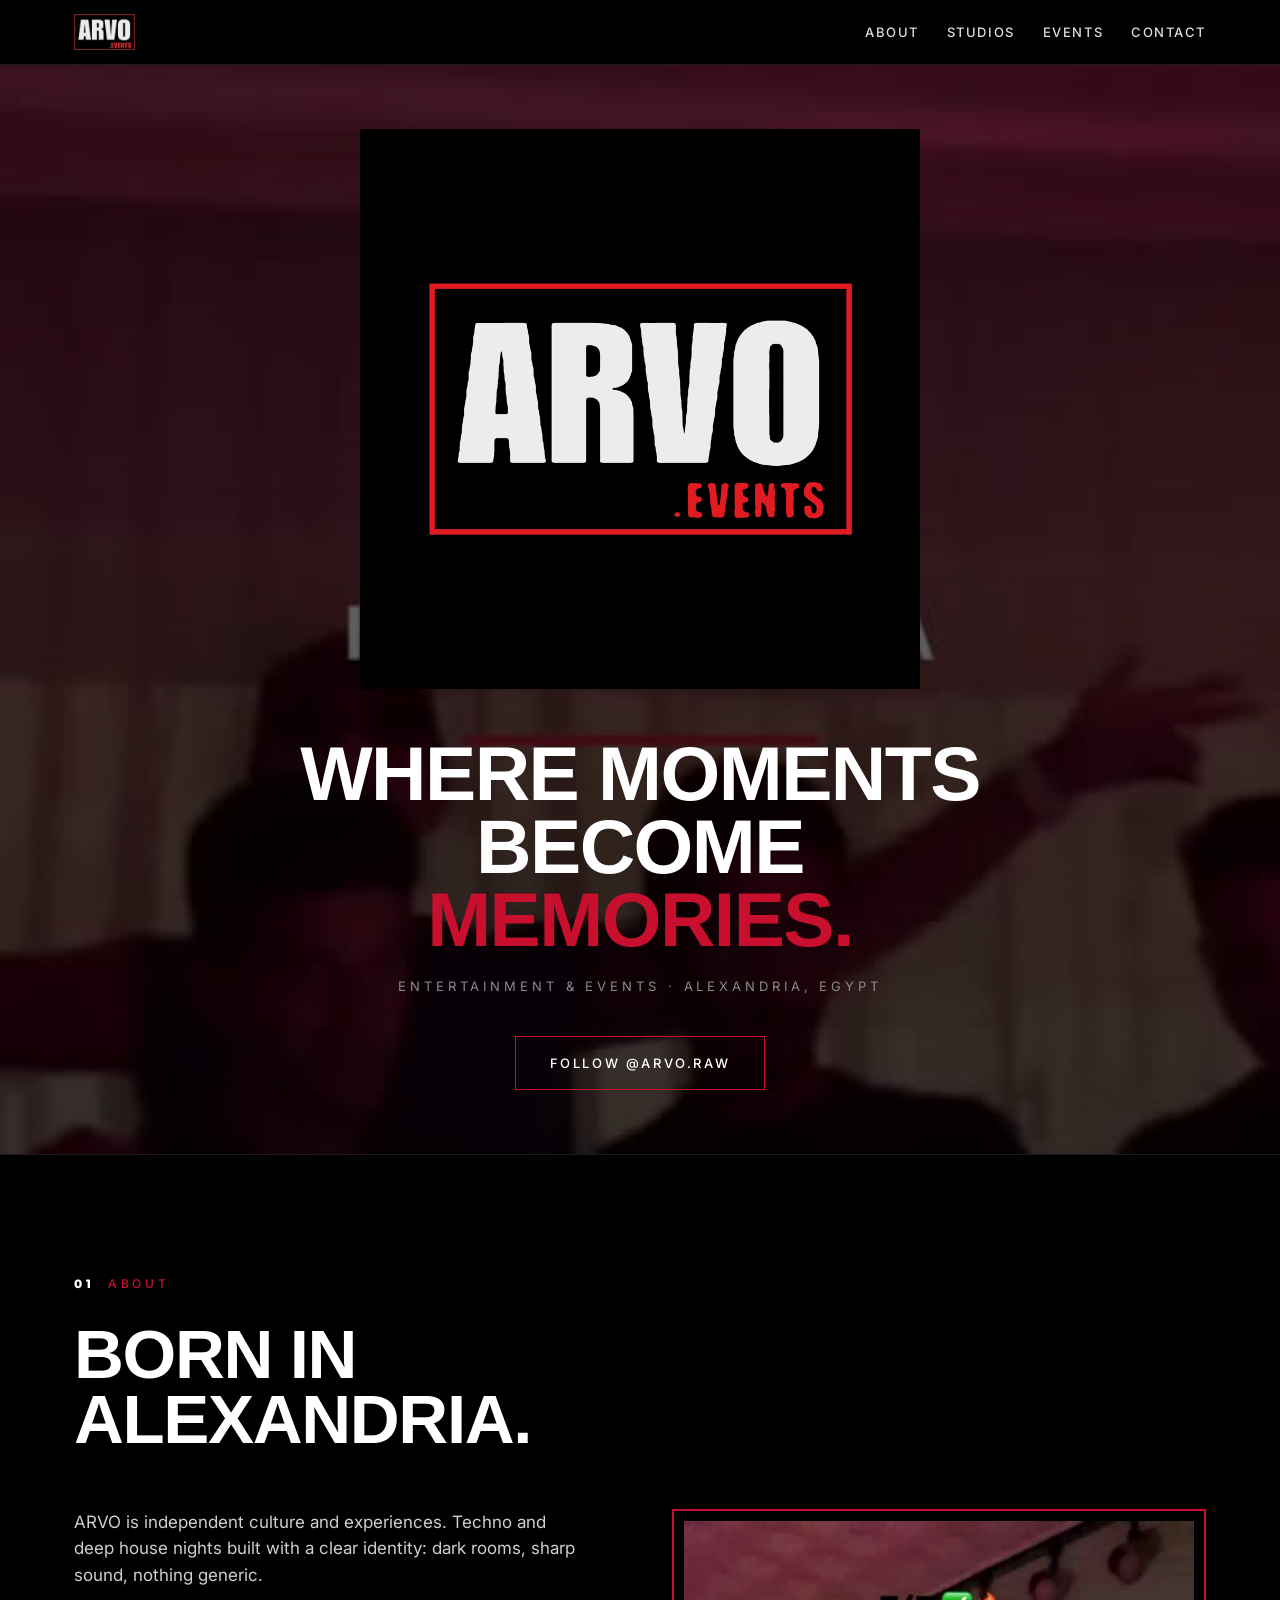
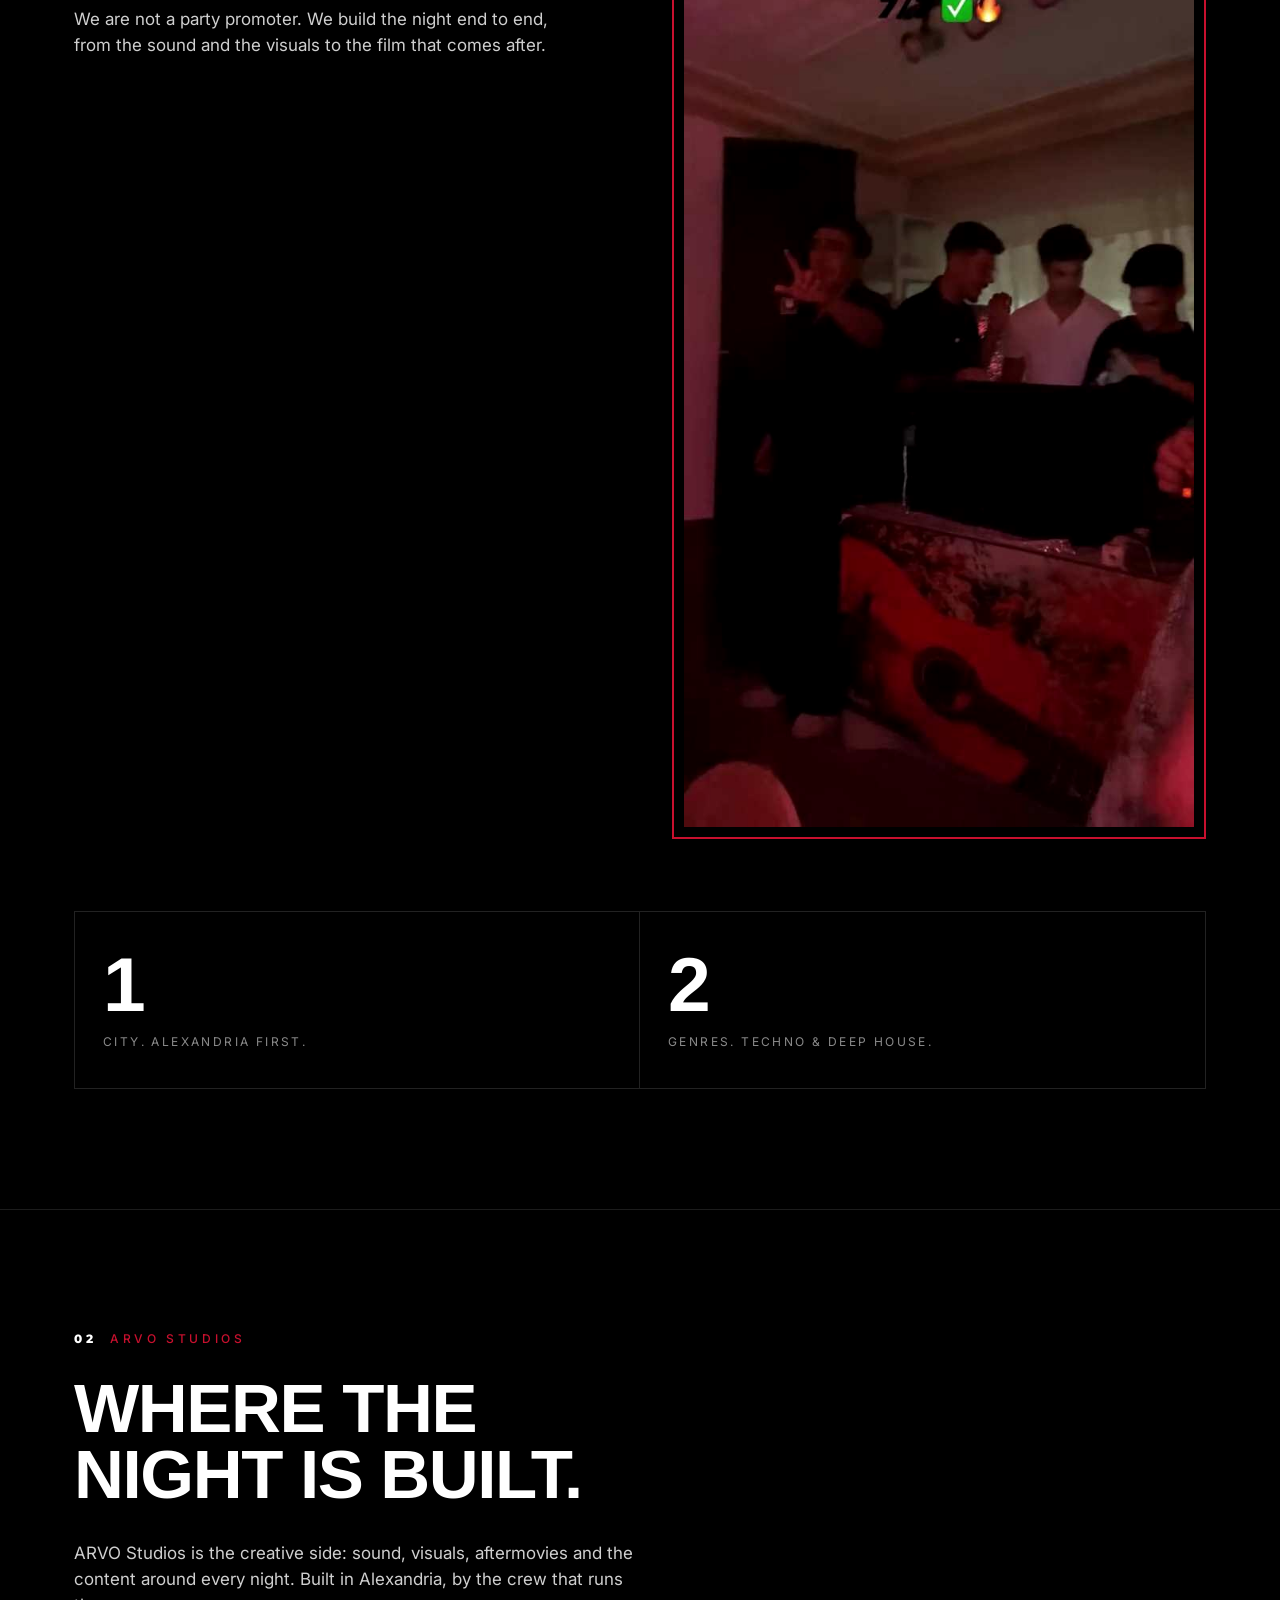
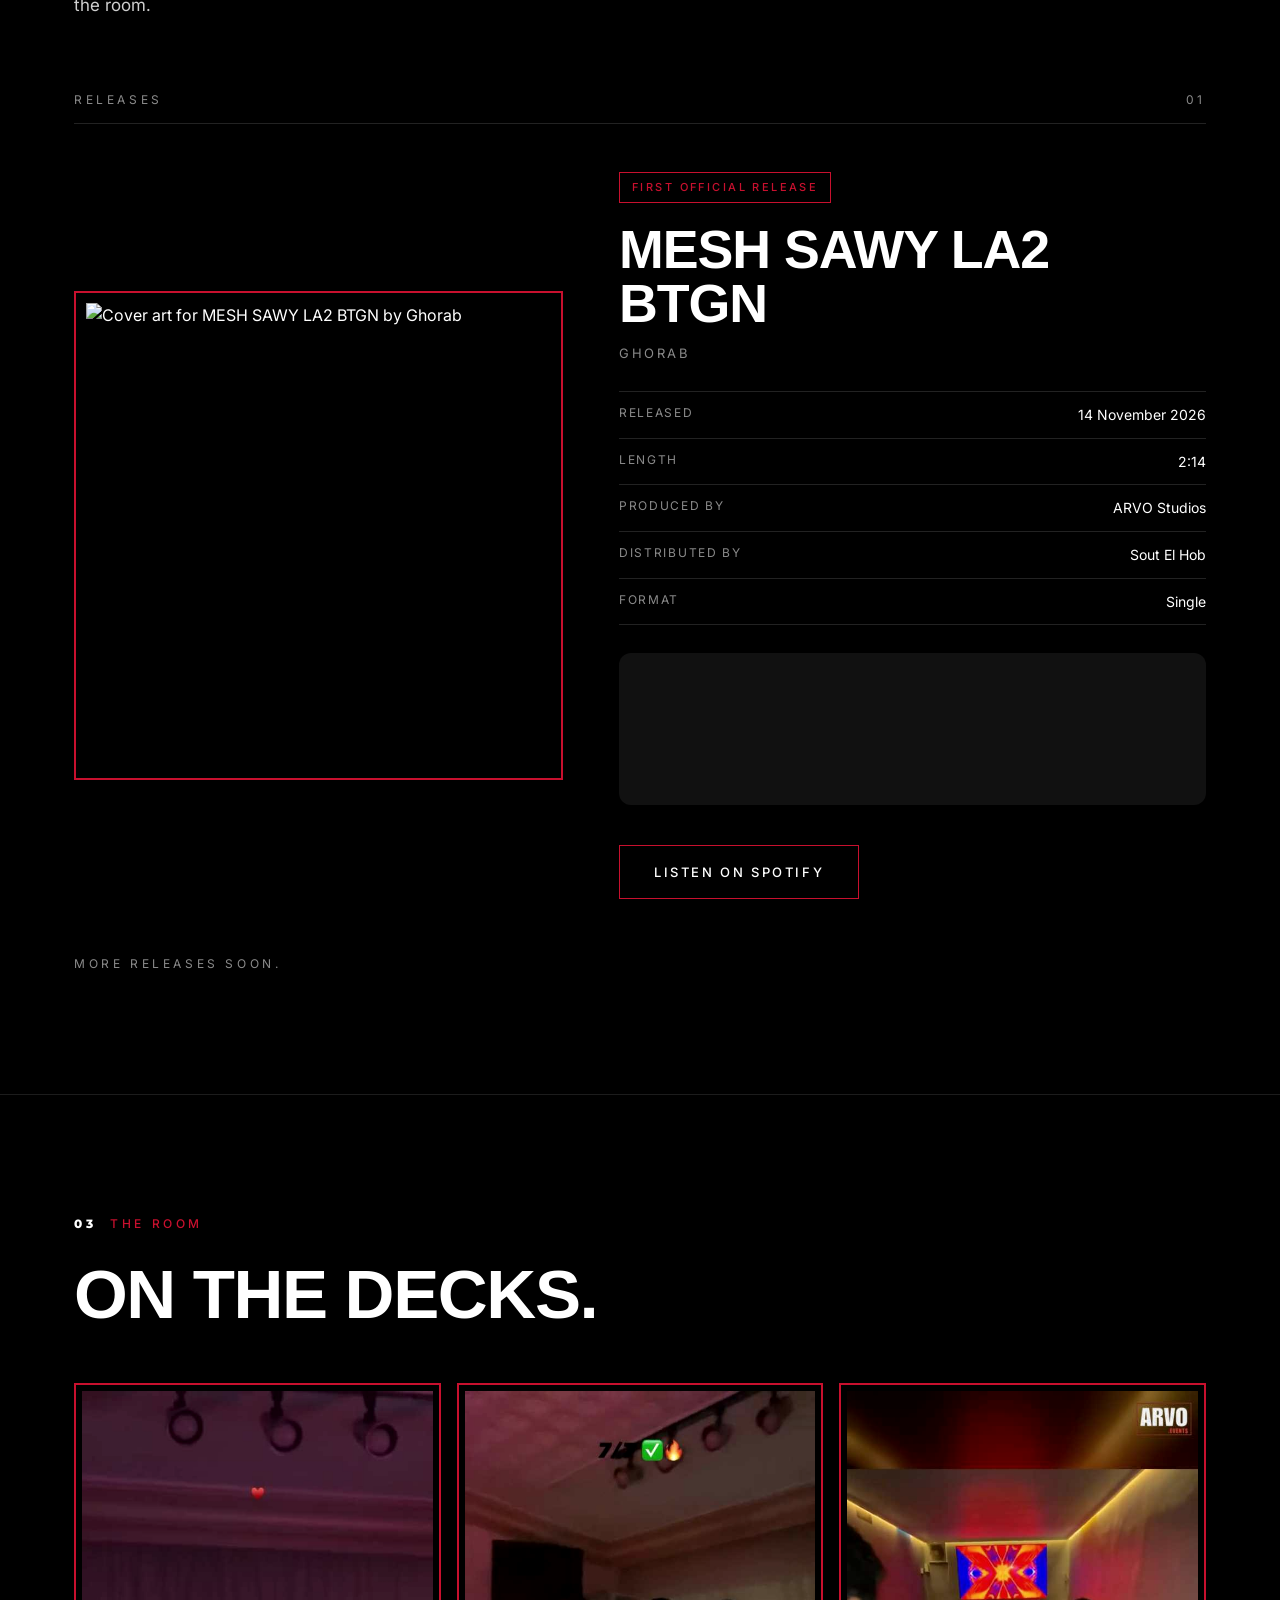
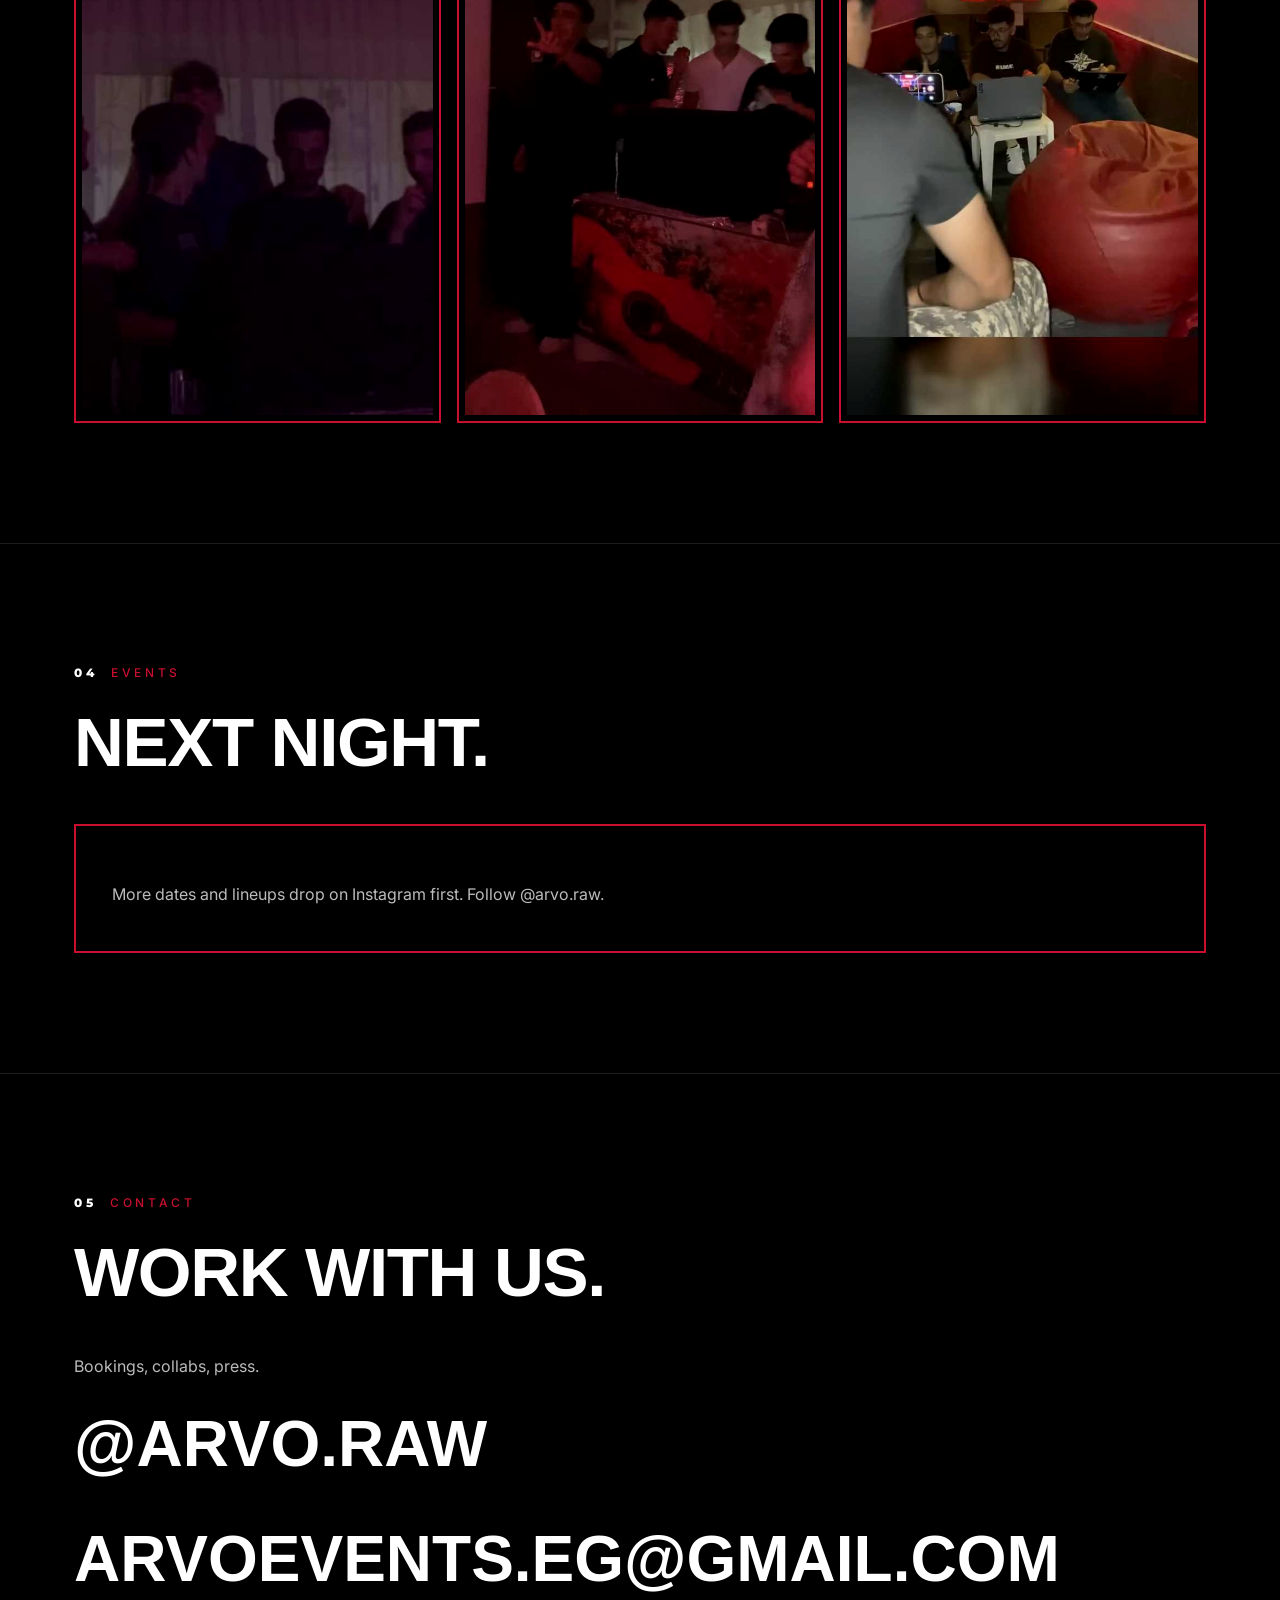
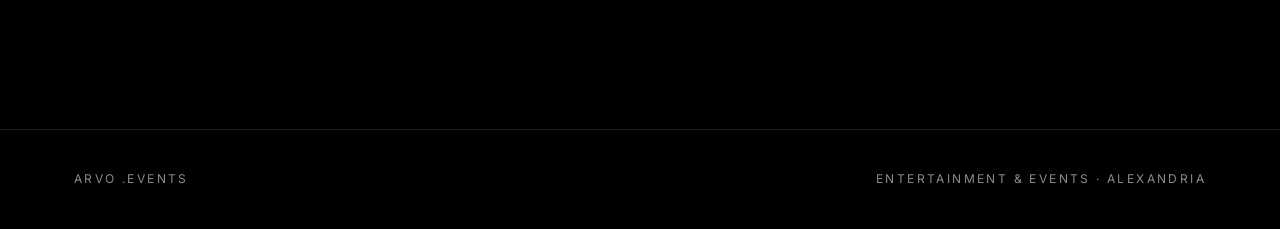
==== commit 741cd61b: "Remove expired MYTHOS event Removed JSON-LD script for the MYTHOS event from the HTML file and added" ====
--- a/index.html
+++ b/index.html
@@ -3,15 +3,29 @@
 <head>
 <meta charset="utf-8">
 <meta name="viewport" content="width=device-width,initial-scale=1">
-<title>ARVO .EVENTS | Where Moments Become Memories.</title>
-<meta name="description" content="ARVO .EVENTS. Independent culture & experiences. Born in Alexandria. Built for the culture.">
-<meta property="og:title" content="ARVO .EVENTS">
+<title>ARVO .EVENTS | Entertainment &amp; Events in Alexandria, Egypt</title>
+<meta name="description" content="ARVO .EVENTS. Independent culture & experiences. Techno and deep house nights in Alexandria, Egypt. Born in Alexandria. Built for the culture.">
+<meta property="og:title" content="ARVO .EVENTS | Entertainment & Events in Alexandria, Egypt">
 <meta property="og:description" content="Independent culture & experiences. Born in Alexandria. Built for the culture.">
 <meta property="og:image" content="https://arvoevents-eg.github.io/og.jpg"><meta property="og:image:width" content="1200"><meta property="og:image:height" content="630"><meta property="og:type" content="website"><meta property="og:url" content="https://arvoevents-eg.github.io/"><meta name="twitter:card" content="summary_large_image">
 <link rel="icon" href="favicon.jpg">
 <link rel="preconnect" href="https://fonts.googleapis.com"><link rel="preconnect" href="https://fonts.gstatic.com" crossorigin>
 <link href="https://fonts.googleapis.com/css2?family=Inter:wght@400;500&family=Montserrat:wght@800&display=swap" rel="stylesheet">
 <link rel="stylesheet" href="style.css">
+<script type="application/ld+json">
+{
+  "@context": "https://schema.org",
+  "@type": "Organization",
+  "name": "ARVO .EVENTS",
+  "alternateName": "ARVO Entertainment & Events",
+  "url": "https://arvoevents-eg.github.io/",
+  "logo": "https://arvoevents-eg.github.io/logo.png",
+  "description": "Independent culture and experiences. Techno and deep house nights in Alexandria, Egypt.",
+  "email": "arvoevents.eg@gmail.com",
+  "sameAs": ["https://instagram.com/arvo.raw"],
+  "address": {"@type": "PostalAddress", "addressLocality": "Alexandria", "addressCountry": "EG"}
+}
+</script>
 </head>
 <body>
 <nav><div class="wrap"><a href="#top"><img src="nav-logo.png" alt="ARVO .EVENTS"></a>
@@ -73,7 +87,7 @@
 <section id="events"><div class="wrap">
 <div class="label"><b>04</b> Events</div>
 <h2>Next night.</h2>
-<div class="events"><h3>MYTHOS</h3><div class="meta"><span>Jesuit Cultural Center</span><span>26 Nov</span><span>6 PM</span><span class="free">Free entry</span></div><p>More dates and lineups drop on Instagram first. Follow @arvo.raw.</p></div>
+<div class="events"><p>More dates and lineups drop on Instagram first. Follow @arvo.raw.</p></div>
 </div></section>
 
 <section id="contact" class="contact"><div class="wrap">
